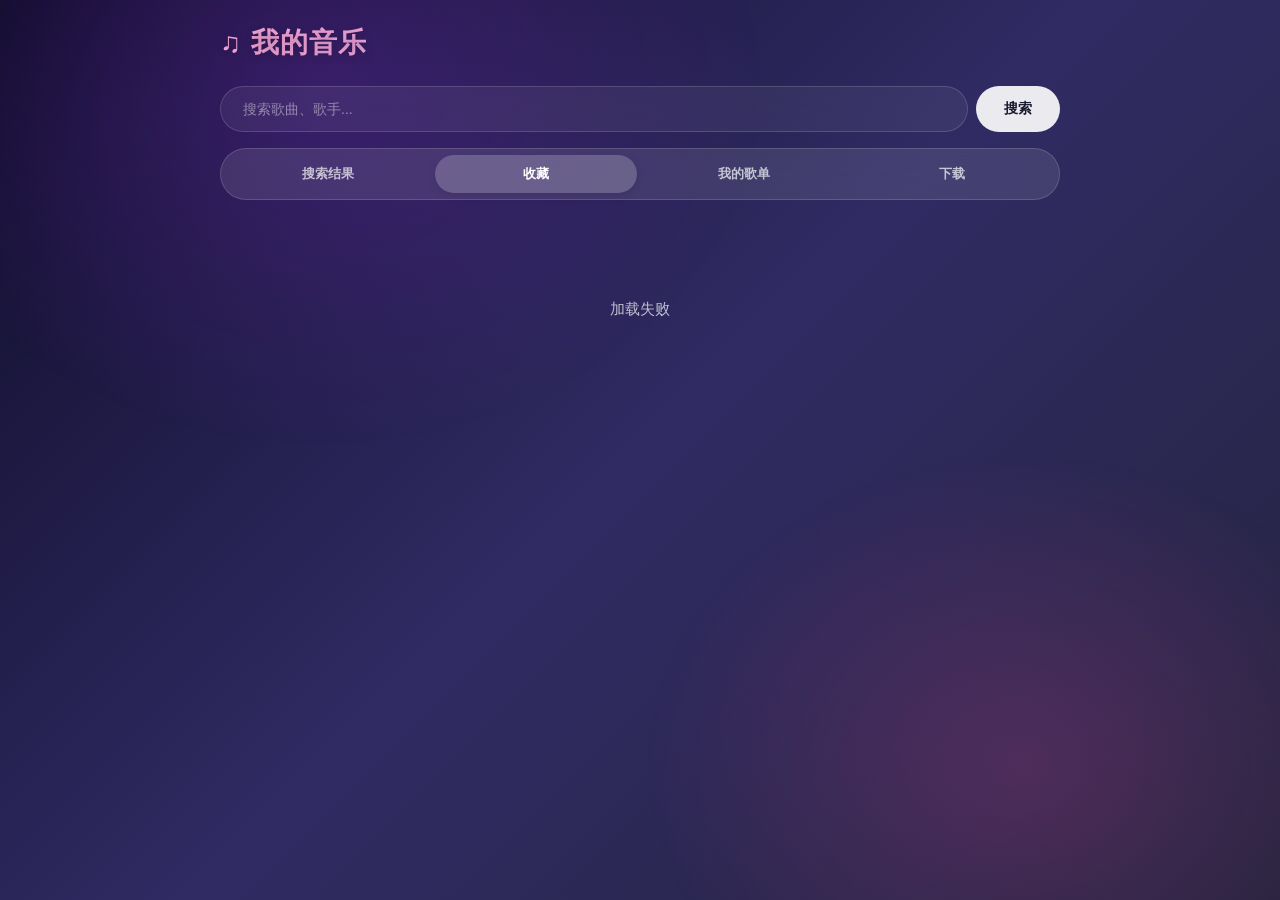
==== templates/index.html @ f55cd3d9 "feat: personal music player with qeecc search, download, favorites and playlist management" ====
<!DOCTYPE html>
<html lang="zh-CN">
<head>
    <meta charset="UTF-8">
    <meta name="viewport" content="width=device-width, initial-scale=1.0">
    <title>♫ 我的音乐</title>
    <link rel="stylesheet" href="/static/style.css">
    <meta name="theme-color" content="#0a0a0f">
</head>
<body>
    <div class="app-container">
        <!-- 顶部标题 -->
        <header class="app-header">
            <h1>♫ 我的音乐</h1>
        </header>

        <!-- 搜索栏 -->
        <div class="search-bar">
            <input type="text" id="searchInput" placeholder="搜索歌曲、歌手..." autocomplete="off">
            <button id="searchBtn">搜索</button>
        </div>

        <!-- 选项卡 -->
        <nav class="tabs">
            <button class="tab" data-tab="search">搜索结果</button>
            <button class="tab active" data-tab="favorites">收藏</button>
            <button class="tab" data-tab="playlists">我的歌单</button>
            <button class="tab" data-tab="downloads">下载</button>
        </nav>

        <!-- 主内容区 -->
        <div class="main-layout">
            <!-- 歌曲内容 -->
            <main class="content-area">
                <!-- 搜索结果 -->
                <div id="tab-search" class="tab-content">
                    <div id="searchResults" class="song-list"></div>
                </div>
                <!-- 收藏 -->
                <div id="tab-favorites" class="tab-content active">
                    <div id="favSongs" class="song-list"></div>
                </div>
                <!-- 下载 -->
                <div id="tab-downloads" class="tab-content">
                    <div id="downloadSongs" class="song-list"></div>
                </div>
                <!-- 我的歌单 -->
                <div id="tab-playlists" class="tab-content">
                    <div class="pl-tab-header">
                        <button id="addPlaylistBtn" class="btn-primary">+ 新建歌单</button>
                    </div>
                    <div class="playlists-grid" id="playlistsGrid"></div>
                </div>
                <!-- 歌单详情 -->
                <div id="tab-playlist-detail" class="tab-content">
                    <div class="playlist-detail-header">
                        <h2 id="playlistDetailName"></h2>
                        <span id="playlistDetailCount" class="song-count"></span>
                    </div>
                    <div id="playlistDetailSongs" class="song-list"></div>
                </div>
            </main>
        </div>

        <!-- 新建歌单弹窗 -->
        <div id="playlistModal" class="modal-overlay" style="display:none">
            <div class="modal-box">
                <h3>新建歌单</h3>
                <input type="text" id="playlistNameInput" placeholder="输入歌单名称..." autocomplete="off">
                <div class="modal-actions">
                    <button id="cancelPlaylistBtn" class="btn-secondary">取消</button>
                    <button id="confirmPlaylistBtn" class="btn-primary">创建</button>
                </div>
            </div>
        </div>
    </div>

    <!-- 底部播放器 -->
    <div id="player" class="player-bar" style="display:none">
        <div class="player-info">
            <span id="playerTitle" class="player-title">歌曲名</span>
            <span id="playerArtist" class="player-artist">歌手</span>
        </div>
        <div class="equalizer" id="equalizer">
            <span></span><span></span><span></span><span></span>
        </div>
        <div class="player-controls">
            <button id="prevBtn" class="ctrl-btn" title="上一首"></button>
            <button id="playBtn" class="ctrl-btn play-btn" title="播放/暂停"></button>
            <button id="nextBtn" class="ctrl-btn" title="下一首"></button>
        </div>
        <div class="player-progress">
            <span id="currentTime" class="time">00:00</span>
            <input type="range" id="progressBar" class="progress-bar" value="0" min="0" max="100">
            <span id="totalTime" class="time">00:00</span>
        </div>
        <button id="playModeBtn" class="mode-btn" title="播放模式">🔁</button>
        <div class="player-volume">
            <span>🔊</span>
            <input type="range" id="volumeBar" class="volume-bar" value="80" min="0" max="100">
        </div>
    </div>

    <!-- 隐藏的 audio 元素 -->
    <audio id="audioPlayer" preload="auto" controlsList="nodownload noremoteplaytube"></audio>

    <script src="/static/app.js"></script>
</body>
</html>
---- static/style.css ----
/* ─── 全局重置 ──────────────────────────────────────────── */
*, *::before, *::after {
    margin: 0;
    padding: 0;
    box-sizing: border-box;
}

:root {
    --glass-bg: rgba(255, 255, 255, 0.1);
    --glass-bg-hover: rgba(255, 255, 255, 0.18);
    --glass-bg-strong: rgba(255, 255, 255, 0.2);
    --glass-border: rgba(255, 255, 255, 0.15);
    --glass-border-hover: rgba(255, 255, 255, 0.25);
    --glass-blur: 20px;
    --glass-radius: 20px;
    --glass-radius-sm: 14px;
    --pill-radius: 999px;
    --text-primary: #ffffff;
    --text-secondary: rgba(255, 255, 255, 0.7);
    --text-muted: rgba(255, 255, 255, 0.45);
    --accent: #f472b6;
    --accent-hover: #f9a8d4;
    --accent-glow: rgba(244, 114, 182, 0.35);
    --accent-light: rgba(244, 114, 182, 0.15);
    --shadow-glass: 0 8px 32px rgba(0, 0, 0, 0.12);
    --player-height: 72px;
    --font: -apple-system, BlinkMacSystemFont, "Segoe UI", "PingFang SC", Roboto, sans-serif;
}

body {
    font-family: var(--font);
    color: var(--text-primary);
    min-height: 100vh;
    padding-bottom: calc(var(--player-height) + 24px);
    background: linear-gradient(135deg, #0f0c29, #302b63, #24243e);
    background-attachment: fixed;
    position: relative;
}

/* 背景氛围光晕 */
body::before {
    content: '';
    position: fixed;
    top: -30%;
    left: -10%;
    width: 70%;
    height: 80%;
    background: radial-gradient(ellipse, rgba(147, 51, 234, 0.25) 0%, transparent 70%);
    pointer-events: none;
    z-index: 0;
}

body::after {
    content: '';
    position: fixed;
    bottom: -20%;
    right: -10%;
    width: 60%;
    height: 70%;
    background: radial-gradient(ellipse, rgba(236, 72, 153, 0.2) 0%, transparent 70%);
    pointer-events: none;
    z-index: 0;
}

.app-container {
    max-width: 880px;
    margin: 0 auto;
    padding: 24px 20px;
    position: relative;
    z-index: 1;
}

/* ─── 头部 ──────────────────────────────────────────────── */
.app-header h1 {
    font-size: 28px;
    font-weight: 800;
    letter-spacing: 1px;
    margin-bottom: 24px;
    text-shadow: 0 2px 8px rgba(0, 0, 0, 0.2);
    background: linear-gradient(135deg, #f9a8d4, #c084fc);
    -webkit-background-clip: text;
    -webkit-text-fill-color: transparent;
    background-clip: text;
}

/* ─── 搜索栏 ────────────────────────────────────────────── */
.search-bar {
    display: flex;
    gap: 8px;
    margin-bottom: 16px;
}

.search-bar input {
    flex: 1;
    padding: 14px 22px;
    border: 1px solid var(--glass-border);
    border-radius: var(--pill-radius);
    font-size: 14px;
    outline: none;
    transition: all 0.3s;
    background: rgba(255, 255, 255, 0.06);
    backdrop-filter: blur(var(--glass-blur));
    -webkit-backdrop-filter: blur(var(--glass-blur));
    color: var(--text-primary);
}

.search-bar input::placeholder {
    color: var(--text-muted);
}

.search-bar input:focus {
    border-color: rgba(255, 255, 255, 0.4);
    background: rgba(255, 255, 255, 0.1);
    box-shadow: 0 0 0 3px rgba(255, 255, 255, 0.08);
}

.search-bar button {
    padding: 14px 28px;
    background: rgba(255, 255, 255, 0.9);
    color: #1a1a2e;
    border: none;
    border-radius: var(--pill-radius);
    font-size: 14px;
    font-weight: 700;
    cursor: pointer;
    transition: all 0.25s;
}

.search-bar button:hover {
    background: #ffffff;
    transform: translateY(-1px);
    box-shadow: 0 4px 20px rgba(0, 0, 0, 0.15);
}

/* ─── 选项卡 ────────────────────────────────────────────── */
.tabs {
    display: flex;
    gap: 6px;
    margin-bottom: 20px;
    background: var(--glass-bg);
    backdrop-filter: blur(var(--glass-blur));
    -webkit-backdrop-filter: blur(var(--glass-blur));
    padding: 6px;
    border-radius: var(--pill-radius);
    border: 1px solid var(--glass-border);
}

.tab {
    flex: 1;
    padding: 10px 16px;
    border: none;
    background: transparent;
    border-radius: var(--pill-radius);
    font-size: 13px;
    font-weight: 600;
    color: var(--text-secondary);
    cursor: pointer;
    transition: all 0.25s;
}

.tab:hover {
    color: var(--text-primary);
    background: rgba(255, 255, 255, 0.08);
}

.tab.active {
    background: rgba(255, 255, 255, 0.2);
    color: #fff;
    box-shadow: 0 2px 10px rgba(0, 0, 0, 0.1);
}

/* ─── 主布局 ────────────────────────────────────────────── */
.main-layout {
    display: block;
}

.content-area {
    flex: 1;
    min-width: 0;
}

.tab-content {
    display: none;
}

.tab-content.active {
    display: block;
}

/* ─── 歌曲列表 ──────────────────────────────────────────── */
.song-list {
    display: flex;
    flex-direction: column;
    gap: 6px;
}

.song-item {
    display: flex;
    align-items: center;
    padding: 8px 14px;
    background: var(--glass-bg);
    backdrop-filter: blur(var(--glass-blur));
    -webkit-backdrop-filter: blur(var(--glass-blur));
    border-radius: var(--glass-radius-sm);
    transition: all 0.3s;
    gap: 12px;
    border: 1px solid var(--glass-border);
    animation: songFadeIn 0.3s ease both;
}

@keyframes songFadeIn {
    from { opacity: 0; transform: translateY(8px); }
    to   { opacity: 1; transform: translateY(0); }
}

.song-item:nth-child(2) { animation-delay: 0.03s; }
.song-item:nth-child(3) { animation-delay: 0.06s; }
.song-item:nth-child(4) { animation-delay: 0.09s; }
.song-item:nth-child(5) { animation-delay: 0.12s; }

.song-item:hover {
    background: var(--glass-bg-hover);
    border-color: var(--glass-border-hover);
    transform: translateY(-1px);
}

/* 歌曲封面占位 */
.song-cover {
    width: 42px;
    height: 42px;
    border-radius: 12px;
    flex-shrink: 0;
    background: linear-gradient(135deg, rgba(244, 114, 182, 0.5), rgba(192, 132, 252, 0.5));
    display: flex;
    align-items: center;
    justify-content: center;
    font-size: 18px;
    color: rgba(255, 255, 255, 0.8);
    backdrop-filter: blur(4px);
    border: 1px solid rgba(255, 255, 255, 0.15);
}

/* 正在播放的歌曲 */
.song-item.playing-now {
    background: rgba(244, 114, 182, 0.15);
    border-color: rgba(244, 114, 182, 0.35);
    box-shadow: 0 0 24px rgba(244, 114, 182, 0.12);
}

.song-item.playing-now .song-cover {
    background: linear-gradient(135deg, #f472b6, #c084fc);
    animation: coverPulse 2s ease infinite;
}

@keyframes coverPulse {
    0%, 100% { box-shadow: 0 0 0 0 rgba(244, 114, 182, 0.3); }
    50%      { box-shadow: 0 0 24px 6px rgba(244, 114, 182, 0.2); }
}

.song-info {
    flex: 1;
    min-width: 0;
}

.song-title {
    font-size: 14px;
    font-weight: 600;
    color: var(--text-primary);
    white-space: nowrap;
    overflow: hidden;
    text-overflow: ellipsis;
}

.song-artist {
    font-size: 12px;
    color: var(--text-secondary);
    margin-top: 2px;
}

.song-actions {
    display: flex;
    align-items: center;
    gap: 2px;
    flex-shrink: 0;
}

.song-actions button {
    width: 34px;
    min-width: 34px;
    height: 34px;
    border: none;
    background: transparent;
    border-radius: 50%;
    font-size: 14px;
    cursor: pointer;
    transition: all 0.2s;
    display: flex;
    align-items: center;
    justify-content: center;
    flex-shrink: 0;
    padding: 0;
    line-height: 1;
    color: var(--text-secondary);
}

.song-actions button:hover {
    background: rgba(255, 255, 255, 0.1);
    color: var(--text-primary);
    transform: scale(1.1);
}

/* 按钮颜色 - 玻璃风格 */
.play-btn-item {
    color: #f9a8d4;
    font-size: 16px;
}

.play-btn-item.playing {
    background: rgba(244, 114, 182, 0.2);
    color: #f9a8d4;
    box-shadow: 0 0 16px rgba(244, 114, 182, 0.2);
}

.dl-btn {
    color: rgba(52, 211, 153, 0.8);
}

.dl-btn:hover {
    background: rgba(52, 211, 153, 0.12);
}

.dl-btn.downloaded {
    color: var(--text-muted);
    cursor: default;
}

.dl-btn.downloaded:hover {
    background: transparent;
    transform: none;
}

.fav-btn {
    color: rgba(251, 191, 36, 0.8);
}

.fav-btn:hover {
    background: rgba(251, 191, 36, 0.12);
}

.fav-btn.favorited {
    color: #fbbf24;
}

.add-to-pl-btn {
    color: rgba(96, 165, 250, 0.8);
    font-size: 13px;
}

.add-to-pl-btn:hover {
    background: rgba(96, 165, 250, 0.12);
}

.del-btn {
    color: rgba(248, 113, 113, 0.8);
    font-size: 13px;
}
.del-btn:hover {
    background: rgba(248, 113, 113, 0.12);
}

.remove-from-pl-btn {
    color: rgba(251, 191, 36, 0.9);
    font-size: 13px;
}
.remove-from-pl-btn:hover {
    background: rgba(251, 191, 36, 0.15);
}

.del-btn.hidden {
    visibility: hidden;
    pointer-events: none;
}

/* ─── 歌单详情头部 ──────────────────────────────────────── */
.playlist-detail-header {
    display: flex;
    align-items: center;
    gap: 8px;
    margin-bottom: 16px;
    flex-wrap: wrap;
}

.playlist-detail-header h2 {
    font-size: 20px;
    font-weight: 700;
}

.back-btn {
    padding: 8px 18px;
    border: 1px solid var(--glass-border);
    background: var(--glass-bg);
    backdrop-filter: blur(var(--glass-blur));
    color: var(--text-primary);
    border-radius: var(--pill-radius);
    font-size: 13px;
    cursor: pointer;
    transition: all 0.2s;
}

.back-btn:hover {
    background: var(--glass-bg-hover);
    border-color: var(--glass-border-hover);
}

.play-all-btn, .add-song-btn {
    padding: 8px 20px;
    border: none;
    background: rgba(255, 255, 255, 0.9);
    color: #1a1a2e;
    border-radius: var(--pill-radius);
    font-size: 13px;
    font-weight: 700;
    cursor: pointer;
    transition: all 0.2s;
}

.play-all-btn:hover, .add-song-btn:hover {
    background: #ffffff;
    transform: translateY(-1px);
    box-shadow: 0 4px 16px rgba(0, 0, 0, 0.15);
}

.del-pl-btn {
    padding: 8px 16px;
    border: 1px solid rgba(248, 113, 113, 0.35);
    background: transparent;
    color: rgba(248, 113, 113, 0.9);
    border-radius: var(--pill-radius);
    font-size: 12px;
    cursor: pointer;
    transition: all 0.2s;
}

.del-pl-btn:hover {
    background: rgba(248, 113, 113, 0.12);
    border-color: rgba(248, 113, 113, 0.5);
}

.song-count {
    font-size: 13px;
    color: var(--text-secondary);
}

/* ─── 我的歌单标签页 ───────────────────────────────────── */
.pl-tab-header {
    margin-bottom: 16px;
}

#addPlaylistBtn {
    padding: 10px 22px;
    border: none;
    background: rgba(255, 255, 255, 0.9);
    color: #1a1a2e;
    border-radius: var(--pill-radius);
    font-size: 14px;
    font-weight: 700;
    cursor: pointer;
    transition: all 0.2s;
}

#addPlaylistBtn:hover {
    background: #ffffff;
    transform: translateY(-1px);
    box-shadow: 0 4px 20px rgba(0, 0, 0, 0.15);
}

.playlists-grid {
    display: grid;
    grid-template-columns: repeat(auto-fill, minmax(150px, 1fr));
    gap: 12px;
}

.playlist-card {
    background: var(--glass-bg);
    backdrop-filter: blur(var(--glass-blur));
    -webkit-backdrop-filter: blur(var(--glass-blur));
    border: 1px solid var(--glass-border);
    border-radius: var(--glass-radius);
    padding: 0;
    text-align: center;
    transition: all 0.3s;
    position: relative;
    overflow: hidden;
}

.playlist-card:hover {
    border-color: var(--glass-border-hover);
    transform: translateY(-3px);
    background: var(--glass-bg-hover);
}

.pl-card-top {
    padding: 24px 14px 14px;
    cursor: pointer;
}

.pl-card-icon {
    font-size: 36px;
    margin-bottom: 10px;
    display: block;
    filter: drop-shadow(0 2px 8px rgba(0,0,0,0.1));
}

.pl-card-name {
    font-size: 14px;
    font-weight: 600;
    color: var(--text-primary);
    margin-bottom: 4px;
    white-space: nowrap;
    overflow: hidden;
    text-overflow: ellipsis;
}

.pl-card-count {
    font-size: 12px;
    color: var(--text-secondary);
}

.pl-card-play {
    width: 100%;
    padding: 10px;
    border: none;
    border-top: 1px solid var(--glass-border);
    background: transparent;
    color: #f9a8d4;
    font-size: 16px;
    cursor: pointer;
    transition: all 0.2s;
}

.pl-card-play:hover {
    background: var(--accent-light);
    color: #f9a8d4;
}

/* ─── 弹窗 ──────────────────────────────────────────────── */
.modal-overlay, .add-to-pl-overlay {
    position: fixed;
    top: 0; left: 0; right: 0; bottom: 0;
    background: rgba(0, 0, 0, 0.4);
    backdrop-filter: blur(12px);
    -webkit-backdrop-filter: blur(12px);
    display: flex;
    align-items: center;
    justify-content: center;
    z-index: 1000;
}

.modal-box, .add-to-pl-panel {
    background: rgba(255, 255, 255, 0.12);
    backdrop-filter: blur(24px);
    -webkit-backdrop-filter: blur(24px);
    border-radius: 24px;
    padding: 28px;
    width: 340px;
    border: 1px solid var(--glass-border);
}

.add-to-pl-panel {
    width: 380px;
    max-height: 80vh;
    overflow-y: auto;
}

.modal-box h3, .add-to-pl-panel h3 {
    margin-bottom: 16px;
    font-size: 17px;
    font-weight: 700;
    color: var(--text-primary);
}

.modal-box input {
    width: 100%;
    padding: 14px 18px;
    border: 1px solid var(--glass-border);
    border-radius: var(--pill-radius);
    font-size: 14px;
    outline: none;
    margin-bottom: 16px;
    background: rgba(255, 255, 255, 0.06);
    color: var(--text-primary);
}

.modal-box input:focus {
    border-color: rgba(255, 255, 255, 0.4);
    background: rgba(255, 255, 255, 0.1);
}

.modal-box input::placeholder {
    color: var(--text-muted);
}

.modal-actions {
    display: flex;
    gap: 8px;
    justify-content: flex-end;
}

.btn-primary {
    padding: 10px 24px;
    background: rgba(255, 255, 255, 0.9);
    color: #1a1a2e;
    border: none;
    border-radius: var(--pill-radius);
    font-size: 14px;
    font-weight: 700;
    cursor: pointer;
    transition: all 0.2s;
}

.btn-primary:hover {
    background: #ffffff;
    transform: translateY(-1px);
    box-shadow: 0 4px 16px rgba(0, 0, 0, 0.15);
}

.btn-secondary {
    padding: 10px 24px;
    background: rgba(255, 255, 255, 0.08);
    color: var(--text-primary);
    border: 1px solid var(--glass-border);
    border-radius: var(--pill-radius);
    font-size: 14px;
    cursor: pointer;
    transition: all 0.2s;
}

.btn-secondary:hover {
    background: rgba(255, 255, 255, 0.15);
    border-color: var(--glass-border-hover);
}

/* 歌曲选择列表 */
.song-select-list {
    max-height: 50vh;
    overflow-y: auto;
    display: flex;
    flex-direction: column;
    gap: 2px;
}

.song-select-item {
    display: flex;
    align-items: center;
    gap: 10px;
    padding: 10px 12px;
    border-radius: 10px;
    cursor: pointer;
    font-size: 13px;
    transition: background 0.15s;
}

.song-select-item:hover {
    background: rgba(255, 255, 255, 0.08);
}

.song-select-item input[type="checkbox"] {
    width: 16px;
    height: 16px;
    accent-color: #f472b6;
    flex-shrink: 0;
}

.song-select-item span {
    white-space: nowrap;
    overflow: hidden;
    text-overflow: ellipsis;
    color: var(--text-primary);
}

/* ─── 空状态提示 ────────────────────────────────────────── */
.empty-state {
    text-align: center;
    padding: 80px 20px;
    color: var(--text-secondary);
}

.empty-state p {
    font-size: 15px;
    margin-bottom: 8px;
}

.empty-state .hint {
    font-size: 13px;
    opacity: 0.6;
}

/* ─── 加载状态 ──────────────────────────────────────────── */
.loading {
    text-align: center;
    padding: 60px;
    color: var(--text-secondary);
    font-size: 14px;
}

.loading::after {
    content: "...";
    animation: dots 1.5s steps(3, end) infinite;
}

@keyframes dots {
    0%   { content: "."; }
    33%  { content: ".."; }
    66%  { content: "..."; }
}

/* ─── 底部播放器 ────────────────────────────────────────── */
.player-bar {
    position: fixed;
    bottom: 16px;
    left: 50%;
    transform: translateX(-50%);
    width: min(860px, calc(100% - 32px));
    height: var(--player-height);
    background: rgba(255, 255, 255, 0.1);
    backdrop-filter: blur(24px);
    -webkit-backdrop-filter: blur(24px);
    border: 1px solid var(--glass-border);
    border-radius: var(--glass-radius);
    display: flex;
    align-items: center;
    padding: 0 16px;
    gap: 12px;
    z-index: 100;
    box-shadow: 0 8px 40px rgba(0, 0, 0, 0.15);
}

.player-info {
    display: flex;
    flex-direction: column;
    min-width: 0;
    max-width: 160px;
    flex-shrink: 0;
}

.player-title {
    font-size: 13px;
    font-weight: 600;
    white-space: nowrap;
    overflow: hidden;
    text-overflow: ellipsis;
}

.player-artist {
    font-size: 11px;
    color: var(--text-secondary);
    white-space: nowrap;
    overflow: hidden;
    text-overflow: ellipsis;
    margin-top: 1px;
}

/* 播放均衡器动画 */
.equalizer {
    display: flex;
    align-items: flex-end;
    gap: 3px;
    height: 18px;
    margin-right: 6px;
    flex-shrink: 0;
}

.equalizer span {
    width: 3px;
    background: linear-gradient(to top, #f472b6, #c084fc);
    border-radius: 3px;
    animation: equalize 0.8s ease-in-out infinite alternate;
    transform-origin: bottom;
}

.equalizer span:nth-child(1) { height: 6px; animation-delay: 0s; }
.equalizer span:nth-child(2) { height: 10px; animation-delay: 0.2s; }
.equalizer span:nth-child(3) { height: 14px; animation-delay: 0.4s; }
.equalizer span:nth-child(4) { height: 8px; animation-delay: 0.1s; }

@keyframes equalize {
    0%   { height: 3px; }
    100% { height: 16px; }
}

.equalizer.paused span {
    animation-play-state: paused;
}

.player-controls {
    display: flex;
    align-items: center;
    gap: 4px;
    flex-shrink: 0;
}

.ctrl-btn {
    width: 32px;
    height: 32px;
    border: none;
    background: transparent;
    border-radius: 50%;
    font-size: 14px;
    cursor: pointer;
    transition: all 0.2s;
    display: flex;
    align-items: center;
    justify-content: center;
    color: var(--text-secondary);
}

.ctrl-btn:hover {
    background: rgba(255, 255, 255, 0.1);
    color: var(--text-primary);
}

.play-btn {
    width: 40px;
    height: 40px;
    background: rgba(255, 255, 255, 0.9);
    color: #1a1a2e;
    font-size: 16px;
    box-shadow: 0 4px 16px rgba(0, 0, 0, 0.1);
}

.play-btn:hover {
    background: #ffffff;
    transform: scale(1.05);
    box-shadow: 0 6px 24px rgba(0, 0, 0, 0.15);
}

.player-progress {
    flex: 1;
    display: flex;
    align-items: center;
    gap: 8px;
    min-width: 80px;
}

.time {
    font-size: 11px;
    color: var(--text-muted);
    min-width: 36px;
    font-variant-numeric: tabular-nums;
}

.progress-bar {
    -webkit-appearance: none;
    appearance: none;
    width: 100%;
    height: 6px;
    border-radius: 3px;
    background: rgba(255, 255, 255, 0.12);
    outline: none;
    cursor: pointer;
    transition: height 0.15s;
}

.progress-bar::-webkit-slider-runnable-track {
    height: 6px;
    border-radius: 3px;
}

.progress-bar::-webkit-slider-thumb {
    -webkit-appearance: none;
    width: 1px;
    height: 1px;
    opacity: 0;
    pointer-events: none;
}

/* Firefox */
.progress-bar::-moz-range-track {
    height: 6px;
    border-radius: 3px;
    background: transparent;
    border: none;
}

.progress-bar::-moz-range-thumb {
    width: 1px;
    height: 1px;
    opacity: 0;
    border: none;
}

.progress-bar::-moz-range-progress {
    height: 6px;
    border-radius: 3px;
    background: var(--accent);
}

.mode-btn {
    width: 32px;
    height: 32px;
    border: none;
    background: transparent;
    border-radius: 50%;
    font-size: 14px;
    cursor: pointer;
    transition: all 0.2s;
    flex-shrink: 0;
    display: flex;
    align-items: center;
    justify-content: center;
    color: var(--text-secondary);
}

.mode-btn:hover {
    background: rgba(255, 255, 255, 0.1);
    color: var(--text-primary);
}

.player-volume {
    display: flex;
    align-items: center;
    gap: 6px;
    flex-shrink: 0;
}

.player-volume span {
    font-size: 14px;
    color: var(--text-secondary);
}

.volume-bar {
    -webkit-appearance: none;
    appearance: none;
    width: 68px;
    height: 6px;
    border-radius: 3px;
    background: rgba(255, 255, 255, 0.12);
    outline: none;
    cursor: pointer;
    transition: height 0.15s;
}

.volume-bar::-webkit-slider-runnable-track {
    height: 6px;
    border-radius: 3px;
}

.volume-bar::-webkit-slider-thumb {
    -webkit-appearance: none;
    width: 1px;
    height: 1px;
    opacity: 0;
    pointer-events: none;
}

/* Firefox */
.volume-bar::-moz-range-track {
    height: 6px;
    border-radius: 3px;
    background: transparent;
    border: none;
}

.volume-bar::-moz-range-thumb {
    width: 1px;
    height: 1px;
    opacity: 0;
    border: none;
}

.volume-bar::-moz-range-progress {
    height: 6px;
    border-radius: 3px;
    background: rgba(255, 255, 255, 0.4);
}

/* ─── 自定义滚动条 ──────────────────────────────────────── */
::-webkit-scrollbar {
    width: 6px;
}
::-webkit-scrollbar-track {
    background: transparent;
}
::-webkit-scrollbar-thumb {
    background: rgba(255, 255, 255, 0.15);
    border-radius: 3px;
}
::-webkit-scrollbar-thumb:hover {
    background: rgba(255, 255, 255, 0.25);
}

/* ─── 通知提示 ──────────────────────────────────────────── */
.toast {
    position: fixed;
    top: 20px;
    right: 20px;
    background: rgba(255, 255, 255, 0.15);
    backdrop-filter: blur(20px);
    -webkit-backdrop-filter: blur(20px);
    color: var(--text-primary);
    padding: 12px 20px;
    border-radius: var(--pill-radius);
    font-size: 13px;
    z-index: 2000;
    opacity: 0;
    transform: translateY(-10px);
    transition: all 0.3s;
    pointer-events: none;
    border: 1px solid var(--glass-border);
}

.toast.show {
    opacity: 1;
    transform: translateY(0);
}

.error-toast {
    border-color: rgba(248, 113, 113, 0.3);
}

/* ─── 响应式 ────────────────────────────────────────────── */
@media (max-width: 700px) {
    .app-container {
        padding: 16px 12px;
    }

    .main-layout {
        flex-direction: column;
    }

    .player-bar {
        bottom: 8px;
        width: calc(100% - 16px);
        border-radius: var(--glass-radius-sm);
        padding: 0 12px;
        gap: 8px;
        height: 64px;
    }

    .player-info {
        max-width: 100px;
    }

    .mode-btn {
        display: none;
    }
    .player-volume {
        display: none;
    }
}
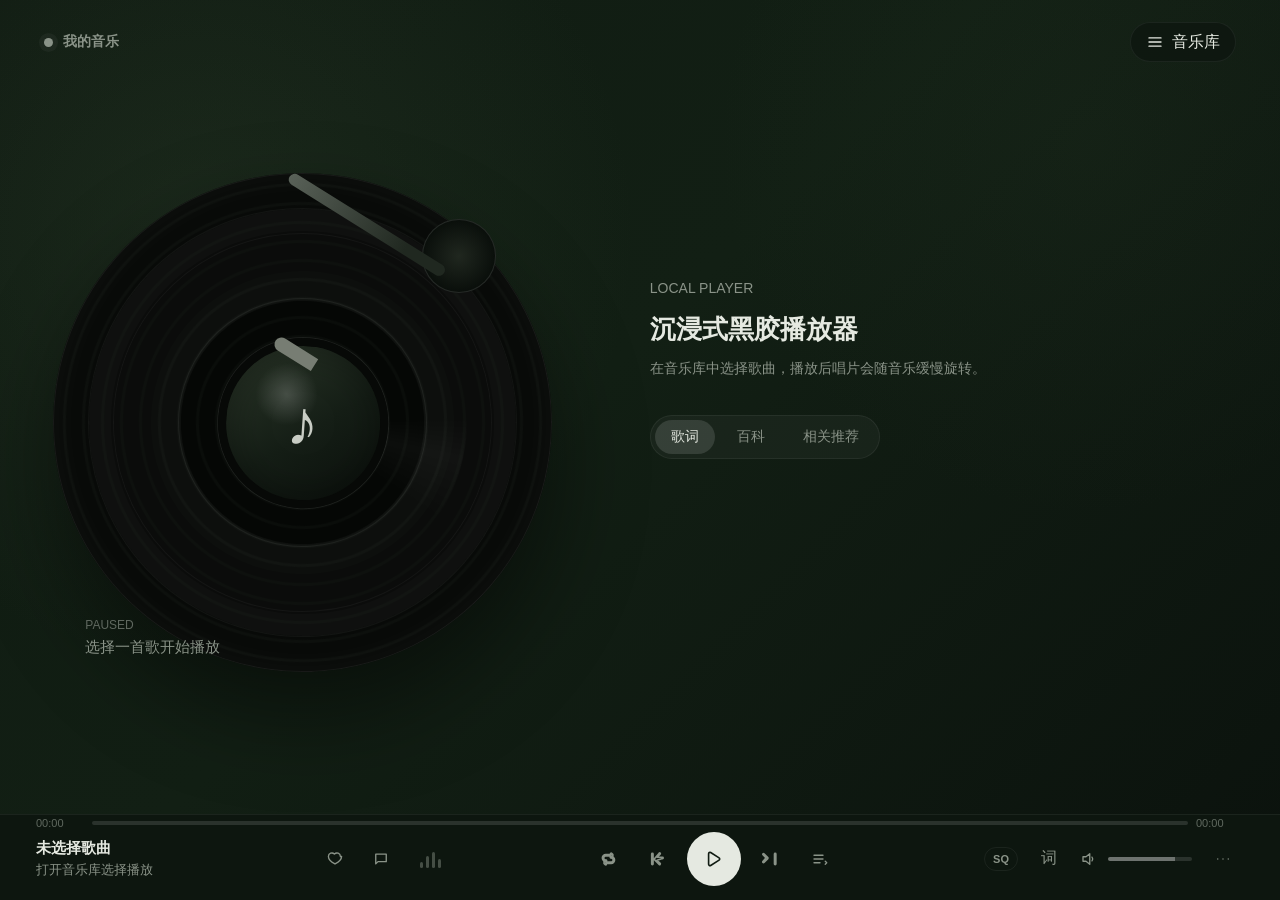
==== commit 1a10544e: "fix: 修复搜索结果歌曲标题兼容问题" ====
--- a/templates/index.html
+++ b/templates/index.html
@@ -3,106 +3,194 @@
 <head>
     <meta charset="UTF-8">
     <meta name="viewport" content="width=device-width, initial-scale=1.0">
-    <title>♫ 我的音乐</title>
+    <title>我的音乐</title>
+    <link rel="icon" href="data:,">
     <link rel="stylesheet" href="/static/style.css">
-    <meta name="theme-color" content="#0a0a0f">
+    <meta name="theme-color" content="#101B12">
 </head>
 <body>
     <div class="app-container">
-        <!-- 顶部标题 -->
-        <header class="app-header">
-            <h1>♫ 我的音乐</h1>
+        <header class="app-header" aria-label="音乐播放器顶部工具栏">
+            <div class="brand-mark">
+                <span class="brand-dot" aria-hidden="true"></span>
+                <span>我的音乐</span>
+            </div>
+            <button id="libraryToggle" class="icon-text-btn" type="button" aria-controls="libraryPanel" aria-expanded="false">
+                <svg viewBox="0 0 24 24" aria-hidden="true"><path d="M4 6.5h16M4 12h16M4 17.5h16"/></svg>
+                音乐库
+            </button>
         </header>
 
-        <!-- 搜索栏 -->
-        <div class="search-bar">
-            <input type="text" id="searchInput" placeholder="搜索歌曲、歌手..." autocomplete="off">
-            <button id="searchBtn">搜索</button>
-        </div>
+        <main class="music-player-page" aria-label="暗色黑胶音乐播放器">
+            <section class="vinyl-stage" aria-label="黑胶唱片区域">
+                <div class="tonearm" aria-hidden="true">
+                    <div class="tonearm-base"></div>
+                    <div class="tonearm-rail"></div>
+                    <div class="tonearm-needle"></div>
+                </div>
+                <div id="vinylRecord" class="vinyl-record" aria-hidden="true">
+                    <div class="vinyl-groove groove-a"></div>
+                    <div class="vinyl-groove groove-b"></div>
+                    <div class="vinyl-groove groove-c"></div>
+                    <div id="albumCover" class="album-cover">
+                        <span id="albumInitial">♪</span>
+                    </div>
+                </div>
+                <div class="vinyl-caption">
+                    <span id="vinylState">Paused</span>
+                    <strong id="ambientSongTitle">选择一首歌开始播放</strong>
+                </div>
+            </section>
 
-        <!-- 选项卡 -->
-        <nav class="tabs">
-            <button class="tab" data-tab="search">搜索结果</button>
-            <button class="tab active" data-tab="favorites">收藏</button>
-            <button class="tab" data-tab="playlists">我的歌单</button>
-            <button class="tab" data-tab="downloads">下载</button>
-        </nav>
+            <section class="song-panel" aria-label="歌曲信息和歌词">
+                <div class="song-info-hero">
+                    <p id="songSource" class="song-source">LOCAL PLAYER</p>
+                    <h1 id="heroSongTitle">沉浸式黑胶播放器</h1>
+                    <p id="heroSongMeta">在音乐库中选择歌曲，播放后唱片会随音乐缓慢旋转。</p>
+                </div>
 
-        <!-- 主内容区 -->
-        <div class="main-layout">
-            <!-- 歌曲内容 -->
-            <main class="content-area">
-                <!-- 搜索结果 -->
-                <div id="tab-search" class="tab-content">
-                    <div id="searchResults" class="song-list"></div>
+                <div class="lyric-tabs" role="tablist" aria-label="歌曲内容">
+                    <button class="lyric-tab active" type="button" data-lyric-tab="lyrics" role="tab" aria-selected="true">歌词</button>
+                    <button class="lyric-tab" type="button" data-lyric-tab="about" role="tab" aria-selected="false">百科</button>
+                    <button class="lyric-tab" type="button" data-lyric-tab="related" role="tab" aria-selected="false">相关推荐</button>
                 </div>
-                <!-- 收藏 -->
-                <div id="tab-favorites" class="tab-content active">
-                    <div id="favSongs" class="song-list"></div>
+
+                <div class="lyric-panels">
+                    <div id="lyricsPanel" class="lyric-panel active" data-panel="lyrics" role="tabpanel">
+                        <div id="lyricsList" class="lyrics-list" aria-live="polite"></div>
+                    </div>
+                    <div class="lyric-panel info-panel" data-panel="about" role="tabpanel">
+                        <p id="aboutSongText">当前页面保留原有搜索、收藏、下载和歌单能力；歌曲百科区域作为轻量信息位，不额外抓取第三方资料。</p>
+                    </div>
+                    <div class="lyric-panel info-panel" data-panel="related" role="tabpanel">
+                        <p id="relatedSongText">相关推荐会优先使用当前播放队列。打开音乐库可继续搜索、收藏或管理歌单。</p>
+                    </div>
                 </div>
-                <!-- 下载 -->
-                <div id="tab-downloads" class="tab-content">
-                    <div id="downloadSongs" class="song-list"></div>
+            </section>
+        </main>
+
+        <div id="libraryBackdrop" class="library-backdrop" hidden></div>
+        <aside id="libraryPanel" class="library-panel" aria-label="音乐库" aria-hidden="true">
+            <div class="library-header">
+                <div>
+                    <p>LIBRARY</p>
+                    <h2>音乐库</h2>
                 </div>
-                <!-- 我的歌单 -->
-                <div id="tab-playlists" class="tab-content">
-                    <div class="pl-tab-header">
-                        <button id="addPlaylistBtn" class="btn-primary">+ 新建歌单</button>
+                <button id="closeLibraryPanel" class="icon-btn" type="button" aria-label="关闭音乐库">
+                    <svg viewBox="0 0 24 24" aria-hidden="true"><path d="M6 6l12 12M18 6L6 18"/></svg>
+                </button>
+            </div>
+
+            <div class="search-bar">
+                <input type="text" id="searchInput" placeholder="搜索歌曲、歌手..." autocomplete="off">
+                <button id="searchBtn" type="button">搜索</button>
+            </div>
+
+            <nav class="tabs" aria-label="音乐库分类">
+                <button class="tab" type="button" data-tab="search">搜索结果</button>
+                <button class="tab active" type="button" data-tab="favorites">收藏</button>
+                <button class="tab" type="button" data-tab="playlists">我的歌单</button>
+                <button class="tab" type="button" data-tab="downloads">下载</button>
+            </nav>
+
+            <div class="page-tools">
+                <div id="batchToolbar" class="batch-toolbar hidden">
+                    <span id="batchCount" class="batch-count">已选择 0 首</span>
+                    <button id="batchCancelBtn" class="tool-btn" type="button">取消选择</button>
+                    <button id="batchFavoriteBtn" class="tool-btn" type="button">批量收藏</button>
+                    <button id="batchPlaylistBtn" class="tool-btn" type="button">加入歌单</button>
+                    <button id="batchDeleteBtn" class="tool-btn danger" type="button">删除本地下载</button>
+                    <button id="batchSelectAllBtn" class="tool-btn" type="button">全选当前页</button>
+                </div>
+                <div class="backup-toolbar">
+                    <button id="exportBackupBtn" class="tool-btn subtle" type="button">导出备份</button>
+                    <button id="importBackupBtn" class="tool-btn subtle" type="button">导入备份</button>
+                    <input type="file" id="backupFileInput" accept=".json,application/json" hidden>
+                </div>
+            </div>
+
+            <div class="main-layout">
+                <main class="content-area">
+                    <div id="tab-search" class="tab-content">
+                        <div id="searchResults" class="song-list"></div>
                     </div>
-                    <div class="playlists-grid" id="playlistsGrid"></div>
-                </div>
-                <!-- 歌单详情 -->
-                <div id="tab-playlist-detail" class="tab-content">
-                    <div class="playlist-detail-header">
-                        <h2 id="playlistDetailName"></h2>
-                        <span id="playlistDetailCount" class="song-count"></span>
+                    <div id="tab-favorites" class="tab-content active">
+                        <div id="favSongs" class="song-list"></div>
                     </div>
-                    <div id="playlistDetailSongs" class="song-list"></div>
-                </div>
-            </main>
-        </div>
+                    <div id="tab-downloads" class="tab-content">
+                        <div id="downloadSongs" class="song-list"></div>
+                    </div>
+                    <div id="tab-playlists" class="tab-content">
+                        <div class="pl-tab-header">
+                            <button id="addPlaylistBtn" class="btn-primary" type="button">+ 新建歌单</button>
+                        </div>
+                        <div class="playlists-grid" id="playlistsGrid"></div>
+                    </div>
+                    <div id="tab-playlist-detail" class="tab-content">
+                        <div class="playlist-detail-header">
+                            <h2 id="playlistDetailName"></h2>
+                            <span id="playlistDetailCount" class="song-count"></span>
+                        </div>
+                        <div id="playlistDetailSongs" class="song-list"></div>
+                    </div>
+                </main>
+            </div>
+        </aside>
 
-        <!-- 新建歌单弹窗 -->
         <div id="playlistModal" class="modal-overlay" style="display:none">
             <div class="modal-box">
                 <h3>新建歌单</h3>
                 <input type="text" id="playlistNameInput" placeholder="输入歌单名称..." autocomplete="off">
                 <div class="modal-actions">
-                    <button id="cancelPlaylistBtn" class="btn-secondary">取消</button>
-                    <button id="confirmPlaylistBtn" class="btn-primary">创建</button>
+                    <button id="cancelPlaylistBtn" class="btn-secondary" type="button">取消</button>
+                    <button id="confirmPlaylistBtn" class="btn-primary" type="button">创建</button>
                 </div>
             </div>
         </div>
     </div>
 
-    <!-- 底部播放器 -->
-    <div id="player" class="player-bar" style="display:none">
+    <div id="player" class="player-bar">
+        <div class="player-progress player-progress-top">
+            <span id="currentTime" class="time">00:00</span>
+            <input type="range" id="progressBar" class="progress-bar" value="0" min="0" max="100" aria-label="播放进度">
+            <span id="totalTime" class="time">00:00</span>
+        </div>
         <div class="player-info">
-            <span id="playerTitle" class="player-title">歌曲名</span>
-            <span id="playerArtist" class="player-artist">歌手</span>
+            <span id="playerTitle" class="player-title">未选择歌曲</span>
+            <span id="playerArtist" class="player-artist">打开音乐库选择播放</span>
         </div>
-        <div class="equalizer" id="equalizer">
+        <div class="player-actions-left" aria-label="快捷操作">
+            <button id="favoriteCurrentBtn" class="icon-btn" type="button" title="喜欢当前歌曲" aria-label="喜欢当前歌曲">
+                <svg viewBox="0 0 24 24" aria-hidden="true"><path d="M20.8 8.6c0 5.2-8.8 10-8.8 10s-8.8-4.8-8.8-10a4.6 4.6 0 018-3.1 4.6 4.6 0 018 3.1z"/></svg>
+            </button>
+            <button id="commentCurrentBtn" class="icon-btn" type="button" title="评论" aria-label="评论">
+                <svg viewBox="0 0 24 24" aria-hidden="true"><path d="M5 5.5h14v10H8l-3 3v-13z"/></svg>
+            </button>
+        </div>
+        <div class="equalizer" id="equalizer" aria-hidden="true">
             <span></span><span></span><span></span><span></span>
         </div>
         <div class="player-controls">
-            <button id="prevBtn" class="ctrl-btn" title="上一首"></button>
-            <button id="playBtn" class="ctrl-btn play-btn" title="播放/暂停"></button>
-            <button id="nextBtn" class="ctrl-btn" title="下一首"></button>
+            <button id="playModeBtn" class="ctrl-btn" type="button" title="播放模式"></button>
+            <button id="prevBtn" class="ctrl-btn" type="button" title="上一首"></button>
+            <button id="playBtn" class="ctrl-btn play-btn" type="button" title="播放/暂停"></button>
+            <button id="nextBtn" class="ctrl-btn" type="button" title="下一首"></button>
+            <button id="queueBtn" class="ctrl-btn" type="button" title="播放列表" aria-label="打开音乐库">
+                <svg viewBox="0 0 24 24" aria-hidden="true"><path d="M4 7h12M4 12h12M4 17h8M19 15l2 2-2 2"/></svg>
+            </button>
         </div>
-        <div class="player-progress">
-            <span id="currentTime" class="time">00:00</span>
-            <input type="range" id="progressBar" class="progress-bar" value="0" min="0" max="100">
-            <span id="totalTime" class="time">00:00</span>
-        </div>
-        <button id="playModeBtn" class="mode-btn" title="播放模式">🔁</button>
         <div class="player-volume">
-            <span>🔊</span>
-            <input type="range" id="volumeBar" class="volume-bar" value="80" min="0" max="100">
+            <span class="quality-badge">SQ</span>
+            <button id="lyricToggleBtn" class="icon-btn" type="button" title="歌词" aria-label="歌词">词</button>
+            <svg class="volume-icon" viewBox="0 0 24 24" aria-hidden="true"><path d="M4 9v6h4l5 4V5L8 9H4zM16 9.5a4 4 0 010 5"/></svg>
+            <input type="range" id="volumeBar" class="volume-bar" value="80" min="0" max="100" aria-label="音量">
+            <button id="moreBtn" class="icon-btn" type="button" title="更多" aria-label="更多">
+                <svg viewBox="0 0 24 24" aria-hidden="true"><path d="M5 12h.01M12 12h.01M19 12h.01"/></svg>
+            </button>
         </div>
     </div>
 
-    <!-- 隐藏的 audio 元素 -->
-    <audio id="audioPlayer" preload="auto" controlsList="nodownload noremoteplaytube"></audio>
+    <audio id="audioPlayer" preload="auto" controlsList="nodownload noremoteplayback"></audio>
 
     <script src="/static/app.js"></script>
 </body>
--- a/static/style.css
+++ b/static/style.css
@@ -1,107 +1,485 @@
-/* ─── 全局重置 ──────────────────────────────────────────── */
 *, *::before, *::after {
+    box-sizing: border-box;
     margin: 0;
     padding: 0;
-    box-sizing: border-box;
 }
 
 :root {
-    --glass-bg: rgba(255, 255, 255, 0.1);
-    --glass-bg-hover: rgba(255, 255, 255, 0.18);
-    --glass-bg-strong: rgba(255, 255, 255, 0.2);
-    --glass-border: rgba(255, 255, 255, 0.15);
-    --glass-border-hover: rgba(255, 255, 255, 0.25);
-    --glass-blur: 20px;
-    --glass-radius: 20px;
-    --glass-radius-sm: 14px;
+    --bg: #101B12;
+    --bg-deep: #0B120D;
+    --surface: #121F14;
+    --surface-deep: #0E1710;
+    --surface-soft: rgba(255, 255, 255, 0.05);
+    --surface-hover: rgba(255, 255, 255, 0.08);
+    --surface-active: rgba(255, 255, 255, 0.12);
+    --border: rgba(255, 255, 255, 0.06);
+    --border-strong: rgba(255, 255, 255, 0.11);
+    --text-primary: #E5E9E1;
+    --text-secondary: #8A9388;
+    --text-muted: #5F685F;
+    --accent: #AAB3A5;
+    --vinyl: #050705;
+    --vinyl-soft: #111111;
+    --danger: #D18A7C;
+    --player-height: 86px;
     --pill-radius: 999px;
-    --text-primary: #ffffff;
-    --text-secondary: rgba(255, 255, 255, 0.7);
-    --text-muted: rgba(255, 255, 255, 0.45);
-    --accent: #f472b6;
-    --accent-hover: #f9a8d4;
-    --accent-glow: rgba(244, 114, 182, 0.35);
-    --accent-light: rgba(244, 114, 182, 0.15);
-    --shadow-glass: 0 8px 32px rgba(0, 0, 0, 0.12);
-    --player-height: 72px;
-    --font: -apple-system, BlinkMacSystemFont, "Segoe UI", "PingFang SC", Roboto, sans-serif;
+    --font: -apple-system, BlinkMacSystemFont, "Segoe UI", "PingFang SC", "Microsoft YaHei", sans-serif;
+}
+
+html {
+    min-height: 100%;
+    background: var(--bg);
 }
 
 body {
+    min-height: 100vh;
+    min-height: 100dvh;
+    overflow-x: hidden;
+    color: var(--text-primary);
     font-family: var(--font);
-    color: var(--text-primary);
+    background:
+        radial-gradient(circle at 16% 26%, rgba(69, 91, 63, 0.2), transparent 34%),
+        radial-gradient(circle at 85% 16%, rgba(50, 71, 47, 0.12), transparent 28%),
+        linear-gradient(135deg, #101B12 0%, #121F14 45%, #0B120D 100%);
+}
+
+button,
+input {
+    font: inherit;
+}
+
+button {
+    cursor: pointer;
+}
+
+svg {
+    width: 18px;
+    height: 18px;
+    fill: none;
+    stroke: currentColor;
+    stroke-width: 1.8;
+    stroke-linecap: round;
+    stroke-linejoin: round;
+}
+
+.app-container {
     min-height: 100vh;
-    padding-bottom: calc(var(--player-height) + 24px);
-    background: linear-gradient(135deg, #0f0c29, #302b63, #24243e);
-    background-attachment: fixed;
+    min-height: 100dvh;
+    padding: 26px 44px calc(var(--player-height) + 34px);
+}
+
+.app-header {
+    position: fixed;
+    top: 22px;
+    left: 44px;
+    right: 44px;
+    z-index: 70;
+    display: flex;
+    align-items: center;
+    justify-content: space-between;
+    pointer-events: none;
+}
+
+.brand-mark,
+.icon-text-btn,
+.icon-btn,
+.ctrl-btn,
+.tool-btn,
+.tab,
+.lyric-tab {
+    pointer-events: auto;
+}
+
+.brand-mark {
+    display: inline-flex;
+    align-items: center;
+    gap: 10px;
+    color: var(--text-secondary);
+    font-size: 14px;
+    font-weight: 600;
+}
+
+.brand-dot {
+    width: 9px;
+    height: 9px;
+    border-radius: 50%;
+    background: var(--text-secondary);
+    box-shadow: 0 0 0 5px rgba(255, 255, 255, 0.04);
+}
+
+.icon-text-btn,
+.icon-btn,
+.ctrl-btn,
+.mode-btn {
+    border: 0;
+    color: var(--text-secondary);
+    background: transparent;
+    transition: color 180ms ease, background 180ms ease, transform 180ms ease, border-color 180ms ease;
+}
+
+.icon-text-btn {
+    display: inline-flex;
+    align-items: center;
+    gap: 8px;
+    min-height: 40px;
+    padding: 0 15px;
+    border: 1px solid var(--border);
+    border-radius: var(--pill-radius);
+    background: rgba(14, 23, 16, 0.78);
+    color: var(--text-primary);
+}
+
+.icon-btn,
+.ctrl-btn {
+    display: inline-flex;
+    align-items: center;
+    justify-content: center;
+    width: 42px;
+    height: 42px;
+    border-radius: 50%;
+}
+
+.icon-text-btn:hover,
+.icon-btn:hover,
+.ctrl-btn:hover,
+.mode-btn:hover,
+.tool-btn:hover,
+.tab:hover,
+.lyric-tab:hover {
+    color: var(--text-primary);
+    background: var(--surface-hover);
+}
+
+.music-player-page {
+    display: grid;
+    grid-template-columns: minmax(390px, 42vw) minmax(460px, 620px);
+    align-items: center;
+    justify-content: center;
+    gap: clamp(46px, 7vw, 118px);
+    min-height: calc(100vh - var(--player-height) - 64px);
+    padding-top: 44px;
+}
+
+.vinyl-stage {
     position: relative;
-}
-
-/* 背景氛围光晕 */
-body::before {
-    content: '';
+    display: flex;
+    min-height: 560px;
+    align-items: center;
+    justify-content: center;
+}
+
+.vinyl-record {
+    position: relative;
+    width: min(39vw, 540px);
+    min-width: 390px;
+    aspect-ratio: 1;
+    border-radius: 50%;
+    background:
+        radial-gradient(circle at center, transparent 0 19%, rgba(255, 255, 255, 0.04) 19.2% 19.7%, transparent 20% 100%),
+        repeating-radial-gradient(circle at center, #050705 0 8px, #0A0D0A 9px 11px, #050705 12px 19px),
+        radial-gradient(circle at 42% 34%, rgba(255, 255, 255, 0.11), transparent 13%),
+        linear-gradient(145deg, #111 0%, #050705 60%, #010201 100%);
+    box-shadow:
+        inset 0 0 0 1px rgba(255, 255, 255, 0.05),
+        inset 0 0 42px rgba(255, 255, 255, 0.04),
+        0 44px 90px rgba(0, 0, 0, 0.46);
+    transform: rotate(-4deg);
+    animation: vinylSpin 24s linear infinite;
+    animation-play-state: paused;
+}
+
+.vinyl-record.is-spinning {
+    animation-play-state: running;
+}
+
+.vinyl-record::before {
+    content: "";
+    position: absolute;
+    inset: 7%;
+    border-radius: 50%;
+    border: 1px solid rgba(255, 255, 255, 0.045);
+    box-shadow:
+        inset 0 0 0 22px rgba(255, 255, 255, 0.015),
+        inset 0 0 0 62px rgba(0, 0, 0, 0.25),
+        inset 0 0 0 92px rgba(255, 255, 255, 0.018);
+}
+
+.vinyl-record::after {
+    content: "";
+    position: absolute;
+    inset: 17%;
+    border-radius: 50%;
+    background: conic-gradient(from 15deg, transparent 0 78deg, rgba(255, 255, 255, 0.055) 92deg, transparent 114deg 360deg);
+    mix-blend-mode: screen;
+    opacity: 0.48;
+}
+
+.vinyl-groove {
+    position: absolute;
+    inset: 0;
+    border-radius: 50%;
+    pointer-events: none;
+}
+
+.groove-a { box-shadow: inset 0 0 0 128px rgba(255, 255, 255, 0.012); }
+.groove-b { inset: 12%; border: 1px solid rgba(255, 255, 255, 0.04); }
+.groove-c { inset: 25%; border: 1px solid rgba(255, 255, 255, 0.055); }
+
+.album-cover {
+    position: absolute;
+    top: 50%;
+    left: 50%;
+    z-index: 2;
+    display: flex;
+    width: 34%;
+    aspect-ratio: 1;
+    align-items: center;
+    justify-content: center;
+    border: 8px solid #070907;
+    border-radius: 50%;
+    color: rgba(229, 233, 225, 0.86);
+    background:
+        radial-gradient(circle at 38% 32%, rgba(255, 255, 255, 0.18), transparent 22%),
+        linear-gradient(145deg, #2C382A, #151E16 55%, #0B100C);
+    box-shadow: 0 0 0 1px rgba(255, 255, 255, 0.08), inset 0 0 38px rgba(0, 0, 0, 0.36);
+    font-size: clamp(40px, 5vw, 70px);
+    font-weight: 700;
+    transform: translate(-50%, -50%) rotate(8deg);
+}
+
+.tonearm {
+    position: absolute;
+    top: 76px;
+    right: clamp(22px, 5vw, 84px);
+    z-index: 4;
+    width: 230px;
+    height: 230px;
+    pointer-events: none;
+}
+
+.tonearm-base {
+    position: absolute;
+    top: 0;
+    right: 0;
+    width: 74px;
+    height: 74px;
+    border-radius: 50%;
+    background: radial-gradient(circle, #20271F, #0A0F0B 70%);
+    border: 1px solid var(--border-strong);
+}
+
+.tonearm-rail {
+    position: absolute;
+    top: 48px;
+    right: 52px;
+    width: 182px;
+    height: 12px;
+    border-radius: 999px;
+    background: linear-gradient(90deg, #596158, #202820 75%);
+    transform: rotate(32deg);
+    transform-origin: right center;
+}
+
+.tonearm-needle {
+    position: absolute;
+    top: 127px;
+    left: 6px;
+    width: 46px;
+    height: 14px;
+    border-radius: 999px 4px 4px 999px;
+    background: #777D73;
+    transform: rotate(32deg);
+}
+
+.vinyl-caption {
+    position: absolute;
+    left: 8%;
+    bottom: 46px;
+    display: grid;
+    gap: 6px;
+    max-width: 260px;
+    color: var(--text-muted);
+}
+
+.vinyl-caption span {
+    font-size: 12px;
+    text-transform: uppercase;
+}
+
+.vinyl-caption strong {
+    color: var(--text-secondary);
+    font-size: 15px;
+    font-weight: 500;
+}
+
+.song-panel {
+    max-width: 620px;
+    padding: 34px 0 60px;
+}
+
+.song-info-hero {
+    margin-bottom: 34px;
+}
+
+.song-source {
+    margin-bottom: 12px;
+    color: var(--text-muted);
+    font-size: 13px;
+}
+
+.song-info-hero h1 {
+    margin-bottom: 12px;
+    color: var(--text-primary);
+    font-size: 26px;
+    font-weight: 650;
+    line-height: 1.25;
+}
+
+.song-info-hero p {
+    max-width: 62ch;
+    color: var(--text-secondary);
+    font-size: 14px;
+    line-height: 1.7;
+}
+
+.lyric-tabs {
+    display: inline-flex;
+    gap: 6px;
+    padding: 4px;
+    margin-bottom: 24px;
+    border: 1px solid var(--border);
+    border-radius: var(--pill-radius);
+    background: rgba(255, 255, 255, 0.035);
+}
+
+.lyric-tab {
+    min-height: 34px;
+    padding: 0 16px;
+    border: 0;
+    border-radius: var(--pill-radius);
+    color: var(--text-secondary);
+    background: transparent;
+    font-size: 14px;
+    transition: color 180ms ease, background 180ms ease;
+}
+
+.lyric-tab.active {
+    color: var(--text-primary);
+    background: var(--surface-active);
+}
+
+.lyric-panel {
+    display: none;
+}
+
+.lyric-panel.active {
+    display: block;
+}
+
+.lyrics-list {
+    max-width: 560px;
+    max-height: min(46vh, 430px);
+    overflow-y: auto;
+    padding: 8px 8px 52px 0;
+    scrollbar-width: none;
+}
+
+.lyrics-list::-webkit-scrollbar {
+    width: 0;
+}
+
+.lyric-line {
+    color: var(--text-muted);
+    font-size: 19px;
+    line-height: 2.35;
+    transition: color 220ms ease, opacity 220ms ease, transform 220ms ease;
+    opacity: 0.62;
+}
+
+.lyric-line.active {
+    color: var(--text-primary);
+    opacity: 1;
+    transform: translateX(8px);
+}
+
+.lyric-note {
+    margin-bottom: 14px;
+    padding: 10px 14px;
+    border: 1px solid rgba(255, 255, 255, 0.08);
+    border-radius: 14px;
+    background: rgba(255, 255, 255, 0.03);
+    color: rgba(255, 255, 255, 0.72);
+    font-size: 13px;
+    line-height: 1.7;
+}
+
+.info-panel {
+    max-width: 52ch;
+    color: var(--text-secondary);
+    font-size: 15px;
+    line-height: 2;
+}
+
+.library-backdrop {
     position: fixed;
-    top: -30%;
-    left: -10%;
-    width: 70%;
-    height: 80%;
-    background: radial-gradient(ellipse, rgba(147, 51, 234, 0.25) 0%, transparent 70%);
-    pointer-events: none;
-    z-index: 0;
-}
-
-body::after {
-    content: '';
+    inset: 0;
+    z-index: 90;
+    background: rgba(0, 0, 0, 0.36);
+}
+
+.library-panel {
     position: fixed;
-    bottom: -20%;
-    right: -10%;
-    width: 60%;
-    height: 70%;
-    background: radial-gradient(ellipse, rgba(236, 72, 153, 0.2) 0%, transparent 70%);
-    pointer-events: none;
-    z-index: 0;
-}
-
-.app-container {
-    max-width: 880px;
-    margin: 0 auto;
-    padding: 24px 20px;
-    position: relative;
-    z-index: 1;
-}
-
-/* ─── 头部 ──────────────────────────────────────────────── */
-.app-header h1 {
-    font-size: 28px;
-    font-weight: 800;
-    letter-spacing: 1px;
-    margin-bottom: 24px;
-    text-shadow: 0 2px 8px rgba(0, 0, 0, 0.2);
-    background: linear-gradient(135deg, #f9a8d4, #c084fc);
-    -webkit-background-clip: text;
-    -webkit-text-fill-color: transparent;
-    background-clip: text;
-}
-
-/* ─── 搜索栏 ────────────────────────────────────────────── */
+    top: 0;
+    right: 0;
+    bottom: var(--player-height);
+    z-index: 100;
+    width: min(560px, 100vw);
+    padding: 28px;
+    overflow-y: auto;
+    border-left: 1px solid var(--border);
+    background: rgba(11, 18, 13, 0.98);
+    transform: translateX(104%);
+    transition: transform 240ms ease;
+}
+
+.library-panel.open {
+    transform: translateX(0);
+}
+
+.library-header {
+    display: flex;
+    align-items: center;
+    justify-content: space-between;
+    margin-bottom: 22px;
+}
+
+.library-header p {
+    color: var(--text-muted);
+    font-size: 12px;
+}
+
+.library-header h2 {
+    margin-top: 4px;
+    font-size: 22px;
+    font-weight: 650;
+}
+
 .search-bar {
     display: flex;
-    gap: 8px;
+    gap: 10px;
     margin-bottom: 16px;
 }
 
 .search-bar input {
     flex: 1;
-    padding: 14px 22px;
-    border: 1px solid var(--glass-border);
+    min-width: 0;
+    height: 46px;
+    padding: 0 18px;
+    border: 1px solid var(--border);
     border-radius: var(--pill-radius);
-    font-size: 14px;
     outline: none;
-    transition: all 0.3s;
-    background: rgba(255, 255, 255, 0.06);
-    backdrop-filter: blur(var(--glass-blur));
-    -webkit-backdrop-filter: blur(var(--glass-blur));
-    color: var(--text-primary);
+    color: var(--text-primary);
+    background: rgba(255, 255, 255, 0.045);
 }
 
 .search-bar input::placeholder {
@@ -109,73 +487,135 @@
 }
 
 .search-bar input:focus {
-    border-color: rgba(255, 255, 255, 0.4);
-    background: rgba(255, 255, 255, 0.1);
-    box-shadow: 0 0 0 3px rgba(255, 255, 255, 0.08);
-}
-
-.search-bar button {
-    padding: 14px 28px;
-    background: rgba(255, 255, 255, 0.9);
-    color: #1a1a2e;
-    border: none;
+    border-color: var(--border-strong);
+    box-shadow: 0 0 0 3px rgba(255, 255, 255, 0.045);
+}
+
+.search-bar button,
+.btn-primary,
+.btn-secondary,
+.back-btn,
+.play-all-btn,
+.add-song-btn,
+.del-pl-btn,
+.tool-btn {
+    min-height: 38px;
     border-radius: var(--pill-radius);
-    font-size: 14px;
-    font-weight: 700;
-    cursor: pointer;
-    transition: all 0.25s;
-}
-
-.search-bar button:hover {
-    background: #ffffff;
-    transform: translateY(-1px);
-    box-shadow: 0 4px 20px rgba(0, 0, 0, 0.15);
-}
-
-/* ─── 选项卡 ────────────────────────────────────────────── */
+    border: 1px solid var(--border);
+    color: var(--text-primary);
+    background: var(--surface-soft);
+    transition: color 180ms ease, background 180ms ease, border-color 180ms ease, transform 180ms ease;
+}
+
+.search-bar button,
+.btn-primary,
+.play-all-btn,
+.add-song-btn {
+    padding: 0 18px;
+    background: rgba(229, 233, 225, 0.88);
+    color: #101B12;
+    border: 0;
+    font-weight: 650;
+}
+
+.search-bar button:hover,
+.btn-primary:hover,
+.play-all-btn:hover,
+.add-song-btn:hover {
+    background: #F0F3EC;
+}
+
 .tabs {
     display: flex;
     gap: 6px;
-    margin-bottom: 20px;
-    background: var(--glass-bg);
-    backdrop-filter: blur(var(--glass-blur));
-    -webkit-backdrop-filter: blur(var(--glass-blur));
-    padding: 6px;
+    margin-bottom: 16px;
+    padding: 5px;
+    border: 1px solid var(--border);
     border-radius: var(--pill-radius);
-    border: 1px solid var(--glass-border);
+    background: rgba(255, 255, 255, 0.035);
 }
 
 .tab {
     flex: 1;
-    padding: 10px 16px;
-    border: none;
+    min-height: 36px;
+    border: 0;
+    border-radius: var(--pill-radius);
+    color: var(--text-secondary);
     background: transparent;
-    border-radius: var(--pill-radius);
     font-size: 13px;
     font-weight: 600;
-    color: var(--text-secondary);
-    cursor: pointer;
-    transition: all 0.25s;
-}
-
-.tab:hover {
-    color: var(--text-primary);
-    background: rgba(255, 255, 255, 0.08);
+    transition: color 180ms ease, background 180ms ease;
 }
 
 .tab.active {
-    background: rgba(255, 255, 255, 0.2);
-    color: #fff;
-    box-shadow: 0 2px 10px rgba(0, 0, 0, 0.1);
-}
-
-/* ─── 主布局 ────────────────────────────────────────────── */
-.main-layout {
-    display: block;
-}
-
-.content-area {
-    flex: 1;
+    color: var(--text-primary);
+    background: var(--surface-active);
+}
+
+.page-tools {
+    display: flex;
+    flex-direction: column;
+    gap: 10px;
+    margin-bottom: 16px;
+}
+
+.batch-toolbar {
+    display: flex;
+    align-items: center;
+    gap: 8px;
+    flex-wrap: wrap;
+    padding: 10px 12px;
+    border: 1px solid var(--border);
+    border-radius: 14px;
+    background: rgba(255, 255, 255, 0.045);
+}
+
+.batch-toolbar.hidden {
+    display: none;
+}
+
+.batch-count {
+    margin-right: auto;
+    color: var(--text-secondary);
+    font-size: 12px;
+    font-weight: 600;
+}
+
+.backup-toolbar {
+    display: flex;
+    justify-content: flex-end;
+    gap: 8px;
+    flex-wrap: wrap;
+}
+
+.tool-btn {
+    padding: 0 13px;
+    color: var(--text-secondary);
+    font-size: 12px;
+    font-weight: 600;
+}
+
+.tool-btn.subtle {
+    background: rgba(255, 255, 255, 0.03);
+}
+
+.tool-btn.danger {
+    color: var(--danger);
+    border-color: rgba(209, 138, 124, 0.25);
+}
+
+.tool-btn.danger:hover {
+    background: rgba(209, 138, 124, 0.1);
+}
+
+.tool-btn:disabled {
+    cursor: not-allowed;
+    opacity: 0.46;
+}
+
+.main-layout,
+.content-area,
+.tab-content.active {
     min-width: 0;
 }
 
@@ -187,7 +627,6 @@
     display: block;
 }
 
-/* ─── 歌曲列表 ──────────────────────────────────────────── */
 .song-list {
     display: flex;
     flex-direction: column;
@@ -197,64 +636,41 @@
 .song-item {
     display: flex;
     align-items: center;
-    padding: 8px 14px;
-    background: var(--glass-bg);
-    backdrop-filter: blur(var(--glass-blur));
-    -webkit-backdrop-filter: blur(var(--glass-blur));
-    border-radius: var(--glass-radius-sm);
-    transition: all 0.3s;
     gap: 12px;
-    border: 1px solid var(--glass-border);
-    animation: songFadeIn 0.3s ease both;
-}
-
-@keyframes songFadeIn {
-    from { opacity: 0; transform: translateY(8px); }
-    to   { opacity: 1; transform: translateY(0); }
-}
-
-.song-item:nth-child(2) { animation-delay: 0.03s; }
-.song-item:nth-child(3) { animation-delay: 0.06s; }
-.song-item:nth-child(4) { animation-delay: 0.09s; }
-.song-item:nth-child(5) { animation-delay: 0.12s; }
-
-.song-item:hover {
-    background: var(--glass-bg-hover);
-    border-color: var(--glass-border-hover);
-    transform: translateY(-1px);
-}
-
-/* 歌曲封面占位 */
+    min-height: 62px;
+    padding: 9px 12px;
+    border: 1px solid var(--border);
+    border-radius: 8px;
+    background: rgba(255, 255, 255, 0.035);
+    transition: background 180ms ease, border-color 180ms ease;
+}
+
+.song-item:hover,
+.song-item.selected {
+    background: var(--surface-hover);
+    border-color: var(--border-strong);
+}
+
+.song-item.playing-now {
+    background: rgba(255, 255, 255, 0.07);
+}
+
 .song-cover {
+    display: flex;
     width: 42px;
     height: 42px;
-    border-radius: 12px;
     flex-shrink: 0;
-    background: linear-gradient(135deg, rgba(244, 114, 182, 0.5), rgba(192, 132, 252, 0.5));
-    display: flex;
     align-items: center;
     justify-content: center;
-    font-size: 18px;
-    color: rgba(255, 255, 255, 0.8);
-    backdrop-filter: blur(4px);
-    border: 1px solid rgba(255, 255, 255, 0.15);
-}
-
-/* 正在播放的歌曲 */
-.song-item.playing-now {
-    background: rgba(244, 114, 182, 0.15);
-    border-color: rgba(244, 114, 182, 0.35);
-    box-shadow: 0 0 24px rgba(244, 114, 182, 0.12);
-}
-
-.song-item.playing-now .song-cover {
-    background: linear-gradient(135deg, #f472b6, #c084fc);
-    animation: coverPulse 2s ease infinite;
-}
-
-@keyframes coverPulse {
-    0%, 100% { box-shadow: 0 0 0 0 rgba(244, 114, 182, 0.3); }
-    50%      { box-shadow: 0 0 24px 6px rgba(244, 114, 182, 0.2); }
+    border-radius: 50%;
+    color: var(--text-secondary);
+    background: radial-gradient(circle, #2B3529, #101711);
+    border: 1px solid var(--border);
+}
+
+.song-cover svg {
+    fill: currentColor;
+    stroke: none;
 }
 
 .song-info {
@@ -263,117 +679,53 @@
 }
 
 .song-title {
+    overflow: hidden;
+    color: var(--text-primary);
     font-size: 14px;
     font-weight: 600;
-    color: var(--text-primary);
+    text-overflow: ellipsis;
     white-space: nowrap;
-    overflow: hidden;
-    text-overflow: ellipsis;
 }
 
 .song-artist {
+    margin-top: 3px;
+    color: var(--text-muted);
     font-size: 12px;
-    color: var(--text-secondary);
-    margin-top: 2px;
 }
 
 .song-actions {
     display: flex;
     align-items: center;
     gap: 2px;
-    flex-shrink: 0;
-}
-
-.song-actions button {
+}
+
+.song-actions button,
+.song-select-btn {
+    display: inline-flex;
+    align-items: center;
+    justify-content: center;
     width: 34px;
     min-width: 34px;
     height: 34px;
-    border: none;
+    border: 0;
+    border-radius: 50%;
+    color: var(--text-secondary);
     background: transparent;
-    border-radius: 50%;
-    font-size: 14px;
-    cursor: pointer;
-    transition: all 0.2s;
-    display: flex;
-    align-items: center;
-    justify-content: center;
-    flex-shrink: 0;
-    padding: 0;
-    line-height: 1;
-    color: var(--text-secondary);
-}
-
-.song-actions button:hover {
-    background: rgba(255, 255, 255, 0.1);
-    color: var(--text-primary);
-    transform: scale(1.1);
-}
-
-/* 按钮颜色 - 玻璃风格 */
-.play-btn-item {
-    color: #f9a8d4;
-    font-size: 16px;
-}
-
+    transition: color 180ms ease, background 180ms ease;
+}
+
+.song-select-btn {
+    border: 1px solid var(--border);
+    color: transparent;
+    background: rgba(255, 255, 255, 0.025);
+}
+
+.song-select-btn:hover,
+.song-select-btn.selected,
+.song-actions button:hover,
 .play-btn-item.playing {
-    background: rgba(244, 114, 182, 0.2);
-    color: #f9a8d4;
-    box-shadow: 0 0 16px rgba(244, 114, 182, 0.2);
-}
-
-.dl-btn {
-    color: rgba(52, 211, 153, 0.8);
-}
-
-.dl-btn:hover {
-    background: rgba(52, 211, 153, 0.12);
-}
-
-.dl-btn.downloaded {
-    color: var(--text-muted);
-    cursor: default;
-}
-
-.dl-btn.downloaded:hover {
-    background: transparent;
-    transform: none;
-}
-
-.fav-btn {
-    color: rgba(251, 191, 36, 0.8);
-}
-
-.fav-btn:hover {
-    background: rgba(251, 191, 36, 0.12);
-}
-
-.fav-btn.favorited {
-    color: #fbbf24;
-}
-
-.add-to-pl-btn {
-    color: rgba(96, 165, 250, 0.8);
-    font-size: 13px;
-}
-
-.add-to-pl-btn:hover {
-    background: rgba(96, 165, 250, 0.12);
-}
-
-.del-btn {
-    color: rgba(248, 113, 113, 0.8);
-    font-size: 13px;
-}
-.del-btn:hover {
-    background: rgba(248, 113, 113, 0.12);
-}
-
-.remove-from-pl-btn {
-    color: rgba(251, 191, 36, 0.9);
-    font-size: 13px;
-}
-.remove-from-pl-btn:hover {
-    background: rgba(251, 191, 36, 0.15);
+    color: var(--text-primary);
+    background: var(--surface-hover);
 }
 
 .del-btn.hidden {
@@ -381,632 +733,202 @@
     pointer-events: none;
 }
 
-/* ─── 歌单详情头部 ──────────────────────────────────────── */
+.pl-tab-header,
 .playlist-detail-header {
     display: flex;
-    align-items: center;
-    gap: 8px;
+    gap: 10px;
+    align-items: center;
+    flex-wrap: wrap;
     margin-bottom: 16px;
-    flex-wrap: wrap;
 }
 
 .playlist-detail-header h2 {
     font-size: 20px;
-    font-weight: 700;
-}
-
-.back-btn {
-    padding: 8px 18px;
-    border: 1px solid var(--glass-border);
-    background: var(--glass-bg);
-    backdrop-filter: blur(var(--glass-blur));
-    color: var(--text-primary);
-    border-radius: var(--pill-radius);
+    font-weight: 650;
+}
+
+.song-count {
+    color: var(--text-secondary);
     font-size: 13px;
-    cursor: pointer;
-    transition: all 0.2s;
-}
-
-.back-btn:hover {
-    background: var(--glass-bg-hover);
-    border-color: var(--glass-border-hover);
-}
-
-.play-all-btn, .add-song-btn {
-    padding: 8px 20px;
-    border: none;
-    background: rgba(255, 255, 255, 0.9);
-    color: #1a1a2e;
-    border-radius: var(--pill-radius);
-    font-size: 13px;
-    font-weight: 700;
-    cursor: pointer;
-    transition: all 0.2s;
-}
-
-.play-all-btn:hover, .add-song-btn:hover {
-    background: #ffffff;
-    transform: translateY(-1px);
-    box-shadow: 0 4px 16px rgba(0, 0, 0, 0.15);
-}
-
-.del-pl-btn {
-    padding: 8px 16px;
-    border: 1px solid rgba(248, 113, 113, 0.35);
-    background: transparent;
-    color: rgba(248, 113, 113, 0.9);
-    border-radius: var(--pill-radius);
-    font-size: 12px;
-    cursor: pointer;
-    transition: all 0.2s;
-}
-
-.del-pl-btn:hover {
-    background: rgba(248, 113, 113, 0.12);
-    border-color: rgba(248, 113, 113, 0.5);
-}
-
-.song-count {
-    font-size: 13px;
-    color: var(--text-secondary);
-}
-
-/* ─── 我的歌单标签页 ───────────────────────────────────── */
-.pl-tab-header {
-    margin-bottom: 16px;
-}
-
-#addPlaylistBtn {
-    padding: 10px 22px;
-    border: none;
-    background: rgba(255, 255, 255, 0.9);
-    color: #1a1a2e;
-    border-radius: var(--pill-radius);
-    font-size: 14px;
-    font-weight: 700;
-    cursor: pointer;
-    transition: all 0.2s;
-}
-
-#addPlaylistBtn:hover {
-    background: #ffffff;
-    transform: translateY(-1px);
-    box-shadow: 0 4px 20px rgba(0, 0, 0, 0.15);
 }
 
 .playlists-grid {
     display: grid;
     grid-template-columns: repeat(auto-fill, minmax(150px, 1fr));
-    gap: 12px;
+    gap: 10px;
 }
 
 .playlist-card {
-    background: var(--glass-bg);
-    backdrop-filter: blur(var(--glass-blur));
-    -webkit-backdrop-filter: blur(var(--glass-blur));
-    border: 1px solid var(--glass-border);
-    border-radius: var(--glass-radius);
-    padding: 0;
-    text-align: center;
-    transition: all 0.3s;
-    position: relative;
     overflow: hidden;
+    border: 1px solid var(--border);
+    border-radius: 8px;
+    background: rgba(255, 255, 255, 0.035);
 }
 
 .playlist-card:hover {
-    border-color: var(--glass-border-hover);
-    transform: translateY(-3px);
-    background: var(--glass-bg-hover);
+    border-color: var(--border-strong);
+    background: var(--surface-hover);
 }
 
 .pl-card-top {
-    padding: 24px 14px 14px;
+    padding: 20px 14px 14px;
     cursor: pointer;
 }
 
 .pl-card-icon {
-    font-size: 36px;
+    display: block;
     margin-bottom: 10px;
-    display: block;
-    filter: drop-shadow(0 2px 8px rgba(0,0,0,0.1));
+    color: var(--text-secondary);
+    font-size: 28px;
 }
 
 .pl-card-name {
+    overflow: hidden;
+    color: var(--text-primary);
     font-size: 14px;
     font-weight: 600;
-    color: var(--text-primary);
-    margin-bottom: 4px;
+    text-overflow: ellipsis;
     white-space: nowrap;
-    overflow: hidden;
-    text-overflow: ellipsis;
 }
 
 .pl-card-count {
+    margin-top: 5px;
+    color: var(--text-muted);
     font-size: 12px;
-    color: var(--text-secondary);
 }
 
 .pl-card-play {
     width: 100%;
-    padding: 10px;
-    border: none;
-    border-top: 1px solid var(--glass-border);
+    min-height: 38px;
+    border: 0;
+    border-top: 1px solid var(--border);
+    color: var(--text-primary);
     background: transparent;
-    color: #f9a8d4;
-    font-size: 16px;
-    cursor: pointer;
-    transition: all 0.2s;
-}
-
-.pl-card-play:hover {
-    background: var(--accent-light);
-    color: #f9a8d4;
-}
-
-/* ─── 弹窗 ──────────────────────────────────────────────── */
-.modal-overlay, .add-to-pl-overlay {
+}
+
+.modal-overlay,
+.add-to-pl-overlay {
     position: fixed;
-    top: 0; left: 0; right: 0; bottom: 0;
-    background: rgba(0, 0, 0, 0.4);
-    backdrop-filter: blur(12px);
-    -webkit-backdrop-filter: blur(12px);
+    inset: 0;
+    z-index: 160;
     display: flex;
     align-items: center;
     justify-content: center;
-    z-index: 1000;
-}
-
-.modal-box, .add-to-pl-panel {
-    background: rgba(255, 255, 255, 0.12);
-    backdrop-filter: blur(24px);
-    -webkit-backdrop-filter: blur(24px);
-    border-radius: 24px;
-    padding: 28px;
-    width: 340px;
-    border: 1px solid var(--glass-border);
-}
-
+    padding: 20px;
+    background: rgba(0, 0, 0, 0.54);
+}
+
+.modal-box,
 .add-to-pl-panel {
-    width: 380px;
-    max-height: 80vh;
+    width: min(380px, 100%);
+    max-height: 82vh;
     overflow-y: auto;
-}
-
-.modal-box h3, .add-to-pl-panel h3 {
+    padding: 24px;
+    border: 1px solid var(--border-strong);
+    border-radius: 12px;
+    background: #101B12;
+}
+
+.add-to-pl-panel {
+    width: min(430px, 100%);
+}
+
+.modal-box h3,
+.add-to-pl-panel h3 {
     margin-bottom: 16px;
-    font-size: 17px;
-    font-weight: 700;
-    color: var(--text-primary);
+    font-size: 18px;
+    font-weight: 650;
 }
 
 .modal-box input {
     width: 100%;
-    padding: 14px 18px;
-    border: 1px solid var(--glass-border);
+    height: 44px;
+    padding: 0 15px;
+    margin-bottom: 16px;
+    border: 1px solid var(--border);
     border-radius: var(--pill-radius);
+    outline: none;
+    color: var(--text-primary);
+    background: rgba(255, 255, 255, 0.045);
+}
+
+.modal-actions {
+    display: flex;
+    justify-content: flex-end;
+    gap: 8px;
+}
+
+.btn-primary,
+.btn-secondary,
+.back-btn,
+.play-all-btn,
+.add-song-btn,
+.del-pl-btn {
+    padding: 0 16px;
+}
+
+.del-pl-btn {
+    color: var(--danger);
+}
+
+.song-select-list {
+    display: flex;
+    max-height: 48vh;
+    flex-direction: column;
+    gap: 4px;
+    overflow-y: auto;
+}
+
+.song-select-item,
+.pl-option {
+    display: flex;
+    align-items: center;
+    gap: 10px;
+    min-height: 42px;
+    padding: 9px 10px;
+    border-radius: 8px;
+    color: var(--text-secondary);
+    cursor: pointer;
+}
+
+.song-select-item:hover,
+.pl-option:hover {
+    color: var(--text-primary);
+    background: var(--surface-hover);
+}
+
+.empty-state,
+.loading {
+    padding: 56px 18px;
+    color: var(--text-secondary);
+    text-align: center;
+}
+
+.empty-state p,
+.loading {
     font-size: 14px;
-    outline: none;
-    margin-bottom: 16px;
-    background: rgba(255, 255, 255, 0.06);
-    color: var(--text-primary);
-}
-
-.modal-box input:focus {
-    border-color: rgba(255, 255, 255, 0.4);
-    background: rgba(255, 255, 255, 0.1);
-}
-
-.modal-box input::placeholder {
+    line-height: 1.8;
+}
+
+.empty-state .hint {
     color: var(--text-muted);
-}
-
-.modal-actions {
-    display: flex;
-    gap: 8px;
-    justify-content: flex-end;
-}
-
-.btn-primary {
-    padding: 10px 24px;
-    background: rgba(255, 255, 255, 0.9);
-    color: #1a1a2e;
-    border: none;
-    border-radius: var(--pill-radius);
-    font-size: 14px;
-    font-weight: 700;
-    cursor: pointer;
-    transition: all 0.2s;
-}
-
-.btn-primary:hover {
-    background: #ffffff;
-    transform: translateY(-1px);
-    box-shadow: 0 4px 16px rgba(0, 0, 0, 0.15);
-}
-
-.btn-secondary {
-    padding: 10px 24px;
-    background: rgba(255, 255, 255, 0.08);
-    color: var(--text-primary);
-    border: 1px solid var(--glass-border);
-    border-radius: var(--pill-radius);
-    font-size: 14px;
-    cursor: pointer;
-    transition: all 0.2s;
-}
-
-.btn-secondary:hover {
-    background: rgba(255, 255, 255, 0.15);
-    border-color: var(--glass-border-hover);
-}
-
-/* 歌曲选择列表 */
-.song-select-list {
-    max-height: 50vh;
-    overflow-y: auto;
-    display: flex;
-    flex-direction: column;
-    gap: 2px;
-}
-
-.song-select-item {
-    display: flex;
-    align-items: center;
-    gap: 10px;
-    padding: 10px 12px;
-    border-radius: 10px;
-    cursor: pointer;
     font-size: 13px;
-    transition: background 0.15s;
-}
-
-.song-select-item:hover {
-    background: rgba(255, 255, 255, 0.08);
-}
-
-.song-select-item input[type="checkbox"] {
-    width: 16px;
-    height: 16px;
-    accent-color: #f472b6;
-    flex-shrink: 0;
-}
-
-.song-select-item span {
-    white-space: nowrap;
-    overflow: hidden;
-    text-overflow: ellipsis;
-    color: var(--text-primary);
-}
-
-/* ─── 空状态提示 ────────────────────────────────────────── */
-.empty-state {
-    text-align: center;
-    padding: 80px 20px;
-    color: var(--text-secondary);
-}
-
-.empty-state p {
-    font-size: 15px;
-    margin-bottom: 8px;
-}
-
-.empty-state .hint {
-    font-size: 13px;
-    opacity: 0.6;
-}
-
-/* ─── 加载状态 ──────────────────────────────────────────── */
-.loading {
-    text-align: center;
-    padding: 60px;
-    color: var(--text-secondary);
-    font-size: 14px;
-}
-
-.loading::after {
-    content: "...";
-    animation: dots 1.5s steps(3, end) infinite;
-}
-
-@keyframes dots {
-    0%   { content: "."; }
-    33%  { content: ".."; }
-    66%  { content: "..."; }
-}
-
-/* ─── 底部播放器 ────────────────────────────────────────── */
-.player-bar {
-    position: fixed;
-    bottom: 16px;
-    left: 50%;
-    transform: translateX(-50%);
-    width: min(860px, calc(100% - 32px));
-    height: var(--player-height);
-    background: rgba(255, 255, 255, 0.1);
-    backdrop-filter: blur(24px);
-    -webkit-backdrop-filter: blur(24px);
-    border: 1px solid var(--glass-border);
-    border-radius: var(--glass-radius);
-    display: flex;
-    align-items: center;
-    padding: 0 16px;
-    gap: 12px;
-    z-index: 100;
-    box-shadow: 0 8px 40px rgba(0, 0, 0, 0.15);
-}
-
-.player-info {
-    display: flex;
-    flex-direction: column;
-    min-width: 0;
-    max-width: 160px;
-    flex-shrink: 0;
-}
-
-.player-title {
-    font-size: 13px;
-    font-weight: 600;
-    white-space: nowrap;
-    overflow: hidden;
-    text-overflow: ellipsis;
-}
-
-.player-artist {
-    font-size: 11px;
-    color: var(--text-secondary);
-    white-space: nowrap;
-    overflow: hidden;
-    text-overflow: ellipsis;
-    margin-top: 1px;
-}
-
-/* 播放均衡器动画 */
-.equalizer {
-    display: flex;
-    align-items: flex-end;
-    gap: 3px;
-    height: 18px;
-    margin-right: 6px;
-    flex-shrink: 0;
-}
-
-.equalizer span {
-    width: 3px;
-    background: linear-gradient(to top, #f472b6, #c084fc);
-    border-radius: 3px;
-    animation: equalize 0.8s ease-in-out infinite alternate;
-    transform-origin: bottom;
-}
-
-.equalizer span:nth-child(1) { height: 6px; animation-delay: 0s; }
-.equalizer span:nth-child(2) { height: 10px; animation-delay: 0.2s; }
-.equalizer span:nth-child(3) { height: 14px; animation-delay: 0.4s; }
-.equalizer span:nth-child(4) { height: 8px; animation-delay: 0.1s; }
-
-@keyframes equalize {
-    0%   { height: 3px; }
-    100% { height: 16px; }
-}
-
-.equalizer.paused span {
-    animation-play-state: paused;
-}
-
-.player-controls {
-    display: flex;
-    align-items: center;
-    gap: 4px;
-    flex-shrink: 0;
-}
-
-.ctrl-btn {
-    width: 32px;
-    height: 32px;
-    border: none;
-    background: transparent;
-    border-radius: 50%;
-    font-size: 14px;
-    cursor: pointer;
-    transition: all 0.2s;
-    display: flex;
-    align-items: center;
-    justify-content: center;
-    color: var(--text-secondary);
-}
-
-.ctrl-btn:hover {
-    background: rgba(255, 255, 255, 0.1);
-    color: var(--text-primary);
-}
-
-.play-btn {
-    width: 40px;
-    height: 40px;
-    background: rgba(255, 255, 255, 0.9);
-    color: #1a1a2e;
-    font-size: 16px;
-    box-shadow: 0 4px 16px rgba(0, 0, 0, 0.1);
-}
-
-.play-btn:hover {
-    background: #ffffff;
-    transform: scale(1.05);
-    box-shadow: 0 6px 24px rgba(0, 0, 0, 0.15);
-}
-
-.player-progress {
-    flex: 1;
-    display: flex;
-    align-items: center;
-    gap: 8px;
-    min-width: 80px;
-}
-
-.time {
-    font-size: 11px;
-    color: var(--text-muted);
-    min-width: 36px;
-    font-variant-numeric: tabular-nums;
-}
-
-.progress-bar {
-    -webkit-appearance: none;
-    appearance: none;
-    width: 100%;
-    height: 6px;
-    border-radius: 3px;
-    background: rgba(255, 255, 255, 0.12);
-    outline: none;
-    cursor: pointer;
-    transition: height 0.15s;
-}
-
-.progress-bar::-webkit-slider-runnable-track {
-    height: 6px;
-    border-radius: 3px;
-}
-
-.progress-bar::-webkit-slider-thumb {
-    -webkit-appearance: none;
-    width: 1px;
-    height: 1px;
-    opacity: 0;
-    pointer-events: none;
-}
-
-/* Firefox */
-.progress-bar::-moz-range-track {
-    height: 6px;
-    border-radius: 3px;
-    background: transparent;
-    border: none;
-}
-
-.progress-bar::-moz-range-thumb {
-    width: 1px;
-    height: 1px;
-    opacity: 0;
-    border: none;
-}
-
-.progress-bar::-moz-range-progress {
-    height: 6px;
-    border-radius: 3px;
-    background: var(--accent);
-}
-
-.mode-btn {
-    width: 32px;
-    height: 32px;
-    border: none;
-    background: transparent;
-    border-radius: 50%;
-    font-size: 14px;
-    cursor: pointer;
-    transition: all 0.2s;
-    flex-shrink: 0;
-    display: flex;
-    align-items: center;
-    justify-content: center;
-    color: var(--text-secondary);
-}
-
-.mode-btn:hover {
-    background: rgba(255, 255, 255, 0.1);
-    color: var(--text-primary);
-}
-
-.player-volume {
-    display: flex;
-    align-items: center;
-    gap: 6px;
-    flex-shrink: 0;
-}
-
-.player-volume span {
-    font-size: 14px;
-    color: var(--text-secondary);
-}
-
-.volume-bar {
-    -webkit-appearance: none;
-    appearance: none;
-    width: 68px;
-    height: 6px;
-    border-radius: 3px;
-    background: rgba(255, 255, 255, 0.12);
-    outline: none;
-    cursor: pointer;
-    transition: height 0.15s;
-}
-
-.volume-bar::-webkit-slider-runnable-track {
-    height: 6px;
-    border-radius: 3px;
-}
-
-.volume-bar::-webkit-slider-thumb {
-    -webkit-appearance: none;
-    width: 1px;
-    height: 1px;
-    opacity: 0;
-    pointer-events: none;
-}
-
-/* Firefox */
-.volume-bar::-moz-range-track {
-    height: 6px;
-    border-radius: 3px;
-    background: transparent;
-    border: none;
-}
-
-.volume-bar::-moz-range-thumb {
-    width: 1px;
-    height: 1px;
-    opacity: 0;
-    border: none;
-}
-
-.volume-bar::-moz-range-progress {
-    height: 6px;
-    border-radius: 3px;
-    background: rgba(255, 255, 255, 0.4);
-}
-
-/* ─── 自定义滚动条 ──────────────────────────────────────── */
-::-webkit-scrollbar {
-    width: 6px;
-}
-::-webkit-scrollbar-track {
-    background: transparent;
-}
-::-webkit-scrollbar-thumb {
-    background: rgba(255, 255, 255, 0.15);
-    border-radius: 3px;
-}
-::-webkit-scrollbar-thumb:hover {
-    background: rgba(255, 255, 255, 0.25);
-}
-
-/* ─── 通知提示 ──────────────────────────────────────────── */
+}
+
 .toast {
     position: fixed;
     top: 20px;
     right: 20px;
-    background: rgba(255, 255, 255, 0.15);
-    backdrop-filter: blur(20px);
-    -webkit-backdrop-filter: blur(20px);
-    color: var(--text-primary);
-    padding: 12px 20px;
+    z-index: 200;
+    max-width: min(360px, calc(100vw - 40px));
+    padding: 12px 18px;
+    border: 1px solid var(--border);
     border-radius: var(--pill-radius);
-    font-size: 13px;
-    z-index: 2000;
+    color: var(--text-primary);
+    background: rgba(14, 23, 16, 0.96);
     opacity: 0;
     transform: translateY(-10px);
-    transition: all 0.3s;
-    pointer-events: none;
-    border: 1px solid var(--glass-border);
+    transition: opacity 180ms ease, transform 180ms ease;
 }
 
 .toast.show {
@@ -1015,36 +937,366 @@
 }
 
 .error-toast {
-    border-color: rgba(248, 113, 113, 0.3);
-}
-
-/* ─── 响应式 ────────────────────────────────────────────── */
-@media (max-width: 700px) {
+    border-color: rgba(209, 138, 124, 0.4);
+}
+
+.player-bar {
+    position: fixed;
+    right: 0;
+    bottom: 0;
+    left: 0;
+    z-index: 120;
+    display: flex;
+    align-items: center;
+    gap: 18px;
+    min-height: var(--player-height);
+    padding: 14px 36px 12px;
+    border-top: 1px solid var(--border);
+    background: rgba(14, 23, 16, 0.98);
+}
+
+.player-progress-top {
+    position: absolute;
+    top: 0;
+    left: 0;
+    right: 0;
+    display: grid;
+    grid-template-columns: 48px 1fr 48px;
+    align-items: center;
+    gap: 8px;
+    height: 16px;
+    padding: 0 36px;
+}
+
+.time {
+    color: var(--text-muted);
+    font-size: 11px;
+    font-variant-numeric: tabular-nums;
+}
+
+.progress-bar,
+.volume-bar {
+    width: 100%;
+    height: 4px;
+    border-radius: 999px;
+    outline: none;
+    appearance: none;
+    -webkit-appearance: none;
+    background: rgba(255, 255, 255, 0.12);
+}
+
+.progress-bar::-webkit-slider-thumb,
+.volume-bar::-webkit-slider-thumb {
+    width: 1px;
+    height: 1px;
+    opacity: 0;
+    appearance: none;
+    -webkit-appearance: none;
+}
+
+.progress-bar::-moz-range-thumb,
+.volume-bar::-moz-range-thumb {
+    width: 1px;
+    height: 1px;
+    border: 0;
+    opacity: 0;
+}
+
+.player-info {
+    display: grid;
+    width: min(23vw, 260px);
+    min-width: 170px;
+    gap: 3px;
+}
+
+.player-title,
+.player-artist {
+    overflow: hidden;
+    text-overflow: ellipsis;
+    white-space: nowrap;
+}
+
+.player-title {
+    color: var(--text-primary);
+    font-size: 15px;
+    font-weight: 650;
+}
+
+.player-artist {
+    color: var(--text-secondary);
+    font-size: 13px;
+}
+
+.player-actions-left {
+    display: flex;
+    gap: 4px;
+}
+
+.equalizer {
+    display: flex;
+    align-items: flex-end;
+    gap: 3px;
+    height: 18px;
+    width: 24px;
+}
+
+.equalizer span {
+    width: 3px;
+    border-radius: 3px;
+    background: var(--text-secondary);
+    animation: equalize 0.8s ease-in-out infinite alternate;
+}
+
+.equalizer span:nth-child(1) { height: 6px; animation-delay: 0s; }
+.equalizer span:nth-child(2) { height: 12px; animation-delay: 0.18s; }
+.equalizer span:nth-child(3) { height: 16px; animation-delay: 0.36s; }
+.equalizer span:nth-child(4) { height: 9px; animation-delay: 0.08s; }
+
+.equalizer.paused span {
+    animation-play-state: paused;
+    opacity: 0.45;
+}
+
+.player-controls {
+    display: flex;
+    flex: 1;
+    align-items: center;
+    justify-content: center;
+    gap: 8px;
+}
+
+.play-btn {
+    width: 54px;
+    height: 54px;
+    color: #101B12;
+    background: var(--text-primary);
+}
+
+.play-btn:hover {
+    color: #101B12;
+    background: #F0F3EC;
+    transform: scale(1.03);
+}
+
+.player-volume {
+    display: flex;
+    align-items: center;
+    justify-content: flex-end;
+    gap: 10px;
+    min-width: 230px;
+}
+
+.quality-badge {
+    display: inline-flex;
+    align-items: center;
+    justify-content: center;
+    min-width: 34px;
+    height: 24px;
+    border: 1px solid var(--border);
+    border-radius: var(--pill-radius);
+    color: var(--text-secondary);
+    font-size: 11px;
+    font-weight: 650;
+}
+
+.volume-icon {
+    width: 18px;
+    color: var(--text-secondary);
+}
+
+.volume-bar {
+    width: 84px;
+}
+
+::-webkit-scrollbar {
+    width: 6px;
+}
+
+::-webkit-scrollbar-track {
+    background: transparent;
+}
+
+::-webkit-scrollbar-thumb {
+    border-radius: 6px;
+    background: rgba(255, 255, 255, 0.14);
+}
+
+@keyframes vinylSpin {
+    to { transform: rotate(356deg); }
+}
+
+@keyframes equalize {
+    from { transform: scaleY(0.35); }
+    to { transform: scaleY(1); }
+}
+
+@media (max-width: 1100px) {
     .app-container {
-        padding: 16px 12px;
-    }
-
-    .main-layout {
+        padding-inline: 24px;
+    }
+
+    .app-header {
+        left: 24px;
+        right: 24px;
+    }
+
+    .music-player-page {
+        grid-template-columns: 1fr;
+        gap: 10px;
+        padding-top: 80px;
+    }
+
+    .vinyl-stage {
+        min-height: 430px;
+    }
+
+    .vinyl-record {
+        width: min(74vw, 430px);
+        min-width: 280px;
+    }
+
+    .song-panel {
+        max-width: 720px;
+        margin: 0 auto;
+        padding-top: 0;
+    }
+
+    .tonearm {
+        right: 18vw;
+        transform: scale(0.82);
+    }
+}
+
+@media (max-width: 760px) {
+    :root {
+        --player-height: 148px;
+    }
+
+    .app-container {
+        padding: 18px 16px calc(var(--player-height) + 20px);
+    }
+
+    .app-header {
+        top: 14px;
+        left: 16px;
+        right: 16px;
+    }
+
+    .brand-mark {
+        font-size: 13px;
+    }
+
+    .music-player-page {
+        min-height: auto;
+        padding-top: 58px;
+    }
+
+    .vinyl-stage {
+        min-height: 320px;
+    }
+
+    .vinyl-record {
+        width: min(82vw, 310px);
+        min-width: 240px;
+    }
+
+    .tonearm {
+        top: 32px;
+        right: 5vw;
+        transform: scale(0.58);
+        transform-origin: top right;
+    }
+
+    .vinyl-caption {
+        display: none;
+    }
+
+    .song-info-hero h1 {
+        font-size: 24px;
+    }
+
+    .lyrics-list {
+        max-height: 34vh;
+    }
+
+    .lyric-line {
+        font-size: 17px;
+        line-height: 2.25;
+    }
+
+    .lyric-tabs,
+    .tabs {
+        width: 100%;
+        overflow-x: auto;
+    }
+
+    .lyric-tab,
+    .tab {
+        flex: 0 0 auto;
+    }
+
+    .library-panel {
+        bottom: var(--player-height);
+        width: 100vw;
+        padding: 22px 16px;
+    }
+
+    .search-bar {
         flex-direction: column;
     }
 
     .player-bar {
-        bottom: 8px;
-        width: calc(100% - 16px);
-        border-radius: var(--glass-radius-sm);
-        padding: 0 12px;
-        gap: 8px;
-        height: 64px;
+        display: grid;
+        grid-template-columns: 1fr auto;
+        gap: 10px 12px;
+        padding: 18px 14px 12px;
+    }
+
+    .player-progress-top {
+        padding: 0 14px;
+        grid-column: 1 / -1;
     }
 
     .player-info {
-        max-width: 100px;
-    }
-
-    .mode-btn {
+        width: auto;
+        min-width: 0;
+    }
+
+    .player-actions-left,
+    .equalizer,
+    .quality-badge,
+    .volume-icon,
+    .volume-bar,
+    #moreBtn {
         display: none;
     }
+
+    .player-controls {
+        grid-column: 1 / -1;
+        order: 3;
+    }
+
     .player-volume {
-        display: none;
-    }
-}
+        min-width: 0;
+    }
+
+    .play-btn {
+        width: 50px;
+        height: 50px;
+    }
+}
+
+@media (prefers-reduced-motion: reduce) {
+    *,
+    *::before,
+    *::after {
+        animation-duration: 0.001ms !important;
+        animation-iteration-count: 1 !important;
+        scroll-behavior: auto !important;
+        transition-duration: 0.001ms !important;
+    }
+
+    .vinyl-record {
+        animation: none;
+    }
+}
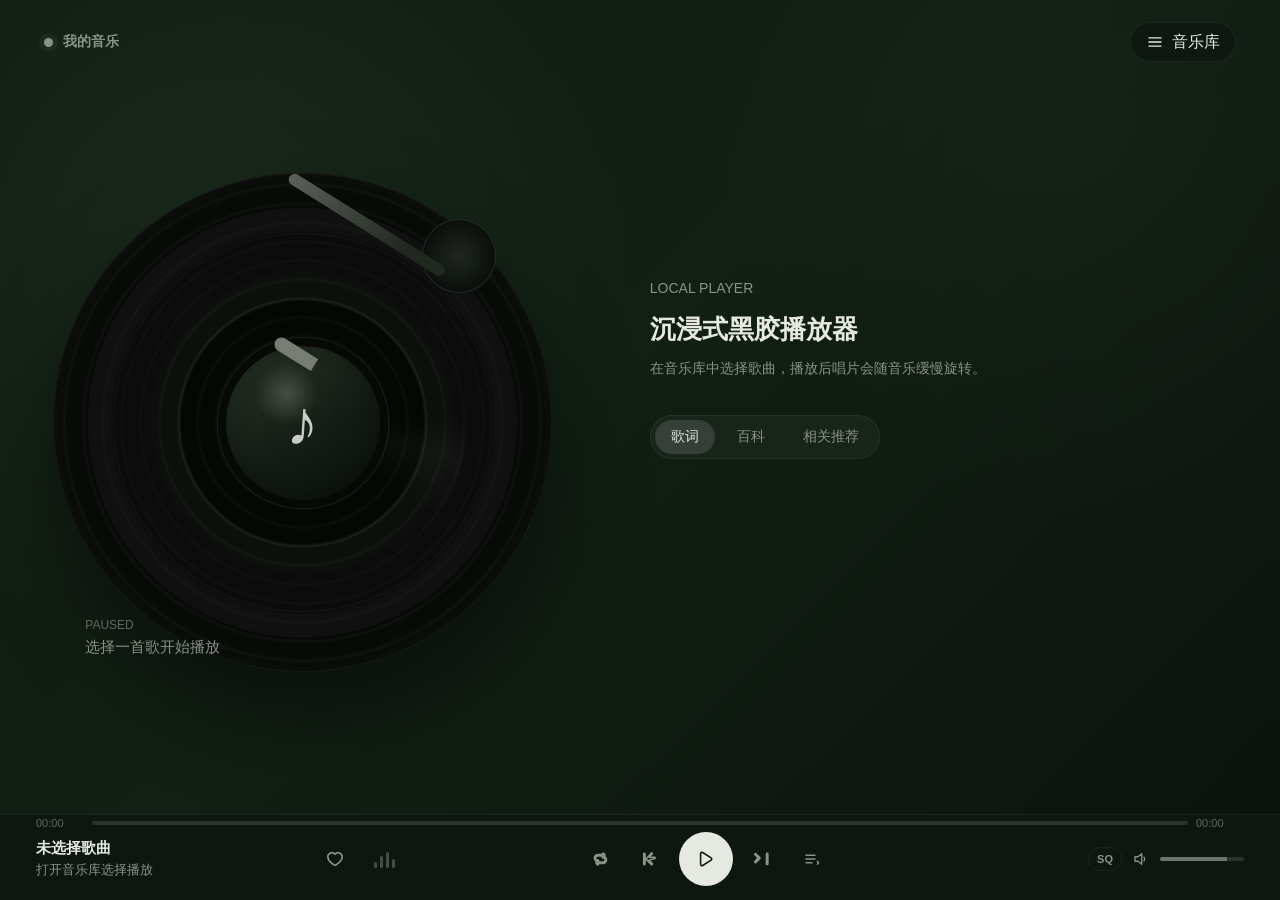
==== commit 208d2618: "Upload current music player project" ====
--- a/templates/index.html
+++ b/templates/index.html
@@ -82,10 +82,9 @@
             </div>
 
             <div class="search-bar">
-                <input type="text" id="searchInput" placeholder="搜索歌曲、歌手..." autocomplete="off">
+                <input type="text" id="searchInput" placeholder="搜索 QQ 音乐歌曲、歌手..." autocomplete="off">
                 <button id="searchBtn" type="button">搜索</button>
             </div>
-
             <nav class="tabs" aria-label="音乐库分类">
                 <button class="tab" type="button" data-tab="search">搜索结果</button>
                 <button class="tab active" type="button" data-tab="favorites">收藏</button>
@@ -93,31 +92,25 @@
                 <button class="tab" type="button" data-tab="downloads">下载</button>
             </nav>
 
-            <div class="page-tools">
-                <div id="batchToolbar" class="batch-toolbar hidden">
-                    <span id="batchCount" class="batch-count">已选择 0 首</span>
-                    <button id="batchCancelBtn" class="tool-btn" type="button">取消选择</button>
-                    <button id="batchFavoriteBtn" class="tool-btn" type="button">批量收藏</button>
-                    <button id="batchPlaylistBtn" class="tool-btn" type="button">加入歌单</button>
-                    <button id="batchDeleteBtn" class="tool-btn danger" type="button">删除本地下载</button>
-                    <button id="batchSelectAllBtn" class="tool-btn" type="button">全选当前页</button>
-                </div>
-                <div class="backup-toolbar">
-                    <button id="exportBackupBtn" class="tool-btn subtle" type="button">导出备份</button>
-                    <button id="importBackupBtn" class="tool-btn subtle" type="button">导入备份</button>
-                    <input type="file" id="backupFileInput" accept=".json,application/json" hidden>
-                </div>
-            </div>
-
             <div class="main-layout">
                 <main class="content-area">
                     <div id="tab-search" class="tab-content">
                         <div id="searchResults" class="song-list"></div>
                     </div>
                     <div id="tab-favorites" class="tab-content active">
+                        <div class="page-tools">
+                            <div id="batchToolbar" class="batch-toolbar hidden" aria-label="收藏批量操作">
+                                <span id="batchCount" class="batch-count" aria-live="polite">已选中 0 首</span>
+                                <button id="batchSelectAllBtn" class="tool-btn subtle" type="button">全选</button>
+                                <button id="batchCancelBtn" class="tool-btn subtle" type="button">取消全选</button>
+                                <button id="batchPlaylistBtn" class="tool-btn" type="button">添加至歌单</button>
+                                <button id="batchDownloadBtn" class="tool-btn" type="button">下载歌曲</button>
+                            </div>
+                        </div>
                         <div id="favSongs" class="song-list"></div>
                     </div>
                     <div id="tab-downloads" class="tab-content">
+                        <div class="playlists-grid download-playlists-grid" id="downloadPlaylistsGrid"></div>
                         <div id="downloadSongs" class="song-list"></div>
                     </div>
                     <div id="tab-playlists" class="tab-content">
@@ -147,6 +140,26 @@
                 </div>
             </div>
         </div>
+        <div id="downloadPlaylistModal" class="modal-overlay" style="display:none">
+            <div class="modal-box">
+                <h3>创建下载歌单</h3>
+                <input type="text" id="downloadPlaylistNameInput" placeholder="输入下载歌单名称..." autocomplete="off">
+                <div class="modal-actions">
+                    <button id="cancelDownloadPlaylistBtn" class="btn-secondary" type="button">取消</button>
+                    <button id="confirmDownloadPlaylistBtn" class="btn-primary" type="button">创建</button>
+                </div>
+            </div>
+        </div>
+        <div id="deleteConfirmModal" class="modal-overlay" style="display:none" aria-hidden="true">
+            <div class="modal-box modal-box-danger" role="dialog" aria-modal="true" aria-labelledby="deleteConfirmTitle" aria-describedby="deleteConfirmMessage">
+                <h3 id="deleteConfirmTitle">确认删除</h3>
+                <p id="deleteConfirmMessage" class="modal-message"></p>
+                <div class="modal-actions">
+                    <button id="cancelDeleteConfirmBtn" class="btn-secondary" type="button">取消</button>
+                    <button id="confirmDeleteConfirmBtn" class="btn-danger" type="button">确认删除</button>
+                </div>
+            </div>
+        </div>
     </div>
 
     <div id="player" class="player-bar">
@@ -162,9 +175,6 @@
         <div class="player-actions-left" aria-label="快捷操作">
             <button id="favoriteCurrentBtn" class="icon-btn" type="button" title="喜欢当前歌曲" aria-label="喜欢当前歌曲">
                 <svg viewBox="0 0 24 24" aria-hidden="true"><path d="M20.8 8.6c0 5.2-8.8 10-8.8 10s-8.8-4.8-8.8-10a4.6 4.6 0 018-3.1 4.6 4.6 0 018 3.1z"/></svg>
-            </button>
-            <button id="commentCurrentBtn" class="icon-btn" type="button" title="评论" aria-label="评论">
-                <svg viewBox="0 0 24 24" aria-hidden="true"><path d="M5 5.5h14v10H8l-3 3v-13z"/></svg>
             </button>
         </div>
         <div class="equalizer" id="equalizer" aria-hidden="true">
@@ -181,12 +191,8 @@
         </div>
         <div class="player-volume">
             <span class="quality-badge">SQ</span>
-            <button id="lyricToggleBtn" class="icon-btn" type="button" title="歌词" aria-label="歌词">词</button>
             <svg class="volume-icon" viewBox="0 0 24 24" aria-hidden="true"><path d="M4 9v6h4l5 4V5L8 9H4zM16 9.5a4 4 0 010 5"/></svg>
             <input type="range" id="volumeBar" class="volume-bar" value="80" min="0" max="100" aria-label="音量">
-            <button id="moreBtn" class="icon-btn" type="button" title="更多" aria-label="更多">
-                <svg viewBox="0 0 24 24" aria-hidden="true"><path d="M5 12h.01M12 12h.01M19 12h.01"/></svg>
-            </button>
         </div>
     </div>
 
--- a/static/style.css
+++ b/static/style.css
@@ -150,6 +150,16 @@
     background: var(--surface-hover);
 }
 
+.icon-btn.favorited {
+    color: var(--danger);
+    background: rgba(209, 138, 124, 0.14);
+}
+
+.icon-btn.favorited:hover {
+    color: #e9aaa0;
+    background: rgba(209, 138, 124, 0.22);
+}
+
 .music-player-page {
     display: grid;
     grid-template-columns: minmax(390px, 42vw) minmax(460px, 620px);
@@ -525,6 +535,49 @@
     background: #F0F3EC;
 }
 
+.download-create-btn {
+    min-height: 44px;
+    padding: 0 20px;
+    font-size: 16px;
+    font-weight: 700;
+    letter-spacing: -0.01em;
+}
+
+.download-create-btn:hover {
+    transform: translateY(-1px);
+}
+
+.source-toggle-group {
+    display: flex;
+    flex-wrap: wrap;
+    gap: 8px;
+    margin: -6px 0 16px;
+}
+
+.source-toggle {
+    min-height: 38px;
+    padding: 0 14px;
+    border: 1px solid var(--border);
+    border-radius: var(--pill-radius);
+    color: var(--text-muted);
+    background: rgba(255, 255, 255, 0.045);
+    cursor: pointer;
+    transition: color 180ms ease, background 180ms ease, border-color 180ms ease;
+}
+
+.source-toggle:hover,
+.source-toggle:focus-visible {
+    color: var(--text-primary);
+    border-color: var(--border-strong);
+}
+
+.source-toggle.active {
+    color: #101B12;
+    background: rgba(229, 233, 225, 0.88);
+    border-color: transparent;
+    font-weight: 650;
+}
+
 .tabs {
     display: flex;
     gap: 6px;
@@ -555,19 +608,25 @@
 .page-tools {
     display: flex;
     flex-direction: column;
-    gap: 10px;
+    gap: 8px;
     margin-bottom: 16px;
 }
 
 .batch-toolbar {
     display: flex;
     align-items: center;
-    gap: 8px;
-    flex-wrap: wrap;
+    gap: 6px;
+    flex-wrap: nowrap;
     padding: 10px 12px;
     border: 1px solid var(--border);
     border-radius: 14px;
     background: rgba(255, 255, 255, 0.045);
+    overflow-x: auto;
+    scrollbar-width: none;
+}
+
+.batch-toolbar::-webkit-scrollbar {
+    display: none;
 }
 
 .batch-toolbar.hidden {
@@ -579,6 +638,7 @@
     color: var(--text-secondary);
     font-size: 12px;
     font-weight: 600;
+    white-space: nowrap;
 }
 
 .backup-toolbar {
@@ -588,11 +648,35 @@
     flex-wrap: wrap;
 }
 
-.tool-btn {
-    padding: 0 13px;
+.download-playlist-toolbar {
+    display: flex;
+    align-items: center;
+    justify-content: flex-start;
+    gap: 10px;
+    margin-bottom: 12px;
+    padding: 0;
+    border: 0;
+    border-radius: 0;
+    background: transparent;
+}
+
+.download-playlist-toolbar span {
+    min-width: 0;
+    overflow: hidden;
     color: var(--text-secondary);
     font-size: 12px;
     font-weight: 600;
+    text-overflow: ellipsis;
+    white-space: nowrap;
+}
+
+.tool-btn {
+    padding: 0 11px;
+    min-height: 34px;
+    color: var(--text-secondary);
+    font-size: 12px;
+    font-weight: 600;
+    white-space: nowrap;
 }
 
 .tool-btn.subtle {
@@ -728,6 +812,16 @@
     background: var(--surface-hover);
 }
 
+.song-actions .fav-btn.favorited {
+    color: var(--danger);
+    background: rgba(209, 138, 124, 0.14);
+}
+
+.song-actions .fav-btn.favorited:hover {
+    color: #e9aaa0;
+    background: rgba(209, 138, 124, 0.22);
+}
+
 .del-btn.hidden {
     visibility: hidden;
     pointer-events: none;
@@ -740,6 +834,23 @@
     align-items: center;
     flex-wrap: wrap;
     margin-bottom: 16px;
+}
+
+.playlist-detail-info,
+.playlist-detail-actions {
+    display: flex;
+    align-items: center;
+    gap: 10px;
+    min-width: 0;
+}
+
+.playlist-detail-info {
+    flex: 1 1 auto;
+}
+
+.playlist-detail-actions {
+    flex: 0 0 auto;
+    flex-wrap: nowrap;
 }
 
 .playlist-detail-header h2 {
@@ -768,6 +879,15 @@
 .playlist-card:hover {
     border-color: var(--border-strong);
     background: var(--surface-hover);
+}
+
+.download-playlists-grid {
+    margin-bottom: 12px;
+}
+
+.download-playlist-card.active {
+    border-color: var(--border-strong);
+    background: rgba(255, 255, 255, 0.07);
 }
 
 .pl-card-top {
@@ -840,6 +960,14 @@
     font-weight: 650;
 }
 
+.modal-message {
+    margin-bottom: 18px;
+    color: var(--text-secondary);
+    font-size: 14px;
+    line-height: 1.8;
+    white-space: pre-line;
+}
+
 .modal-box input {
     width: 100%;
     height: 44px;
@@ -865,6 +993,25 @@
 .add-song-btn,
 .del-pl-btn {
     padding: 0 16px;
+}
+
+.modal-box-danger {
+    border-color: rgba(209, 138, 124, 0.28);
+}
+
+.btn-danger {
+    min-height: 38px;
+    padding: 0 16px;
+    border: 0;
+    border-radius: var(--pill-radius);
+    color: #101B12;
+    background: var(--danger);
+    font-weight: 650;
+    transition: background 180ms ease, transform 180ms ease;
+}
+
+.btn-danger:hover {
+    background: #dda094;
 }
 
 .del-pl-btn {
